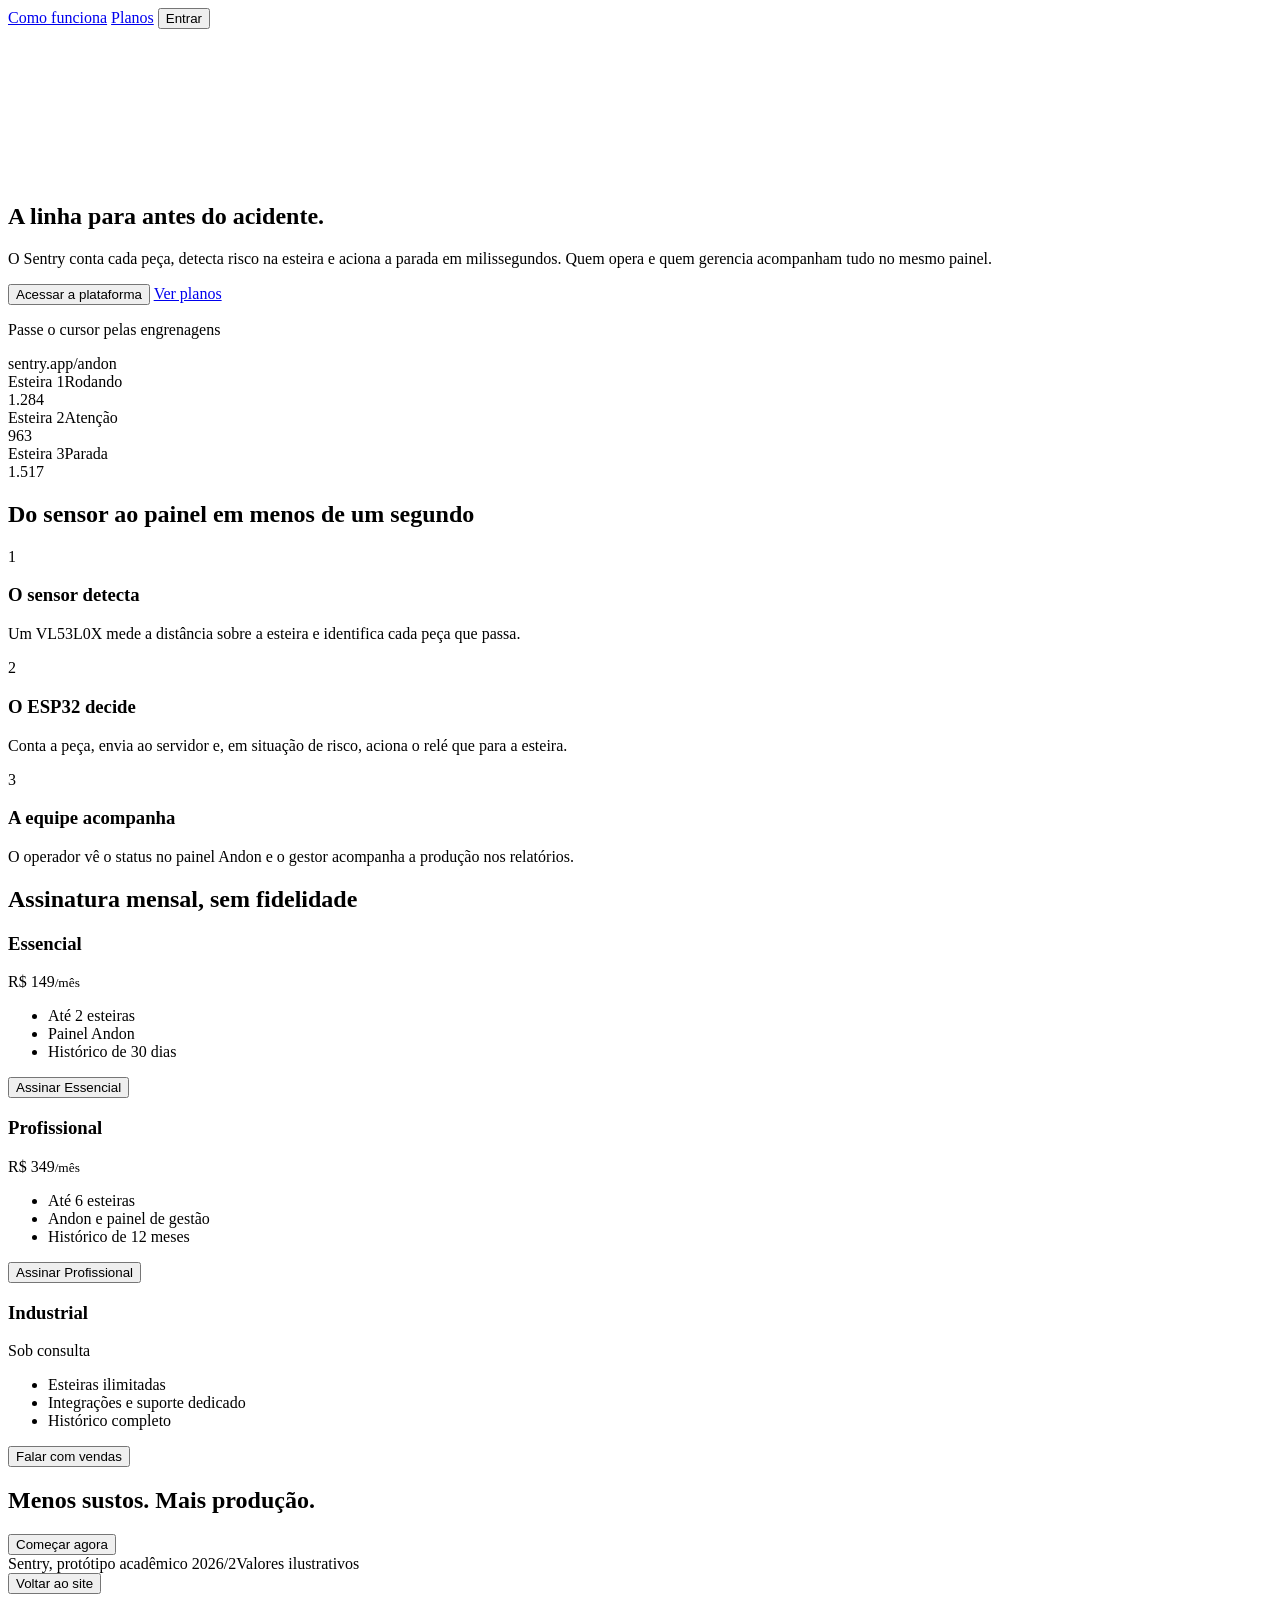
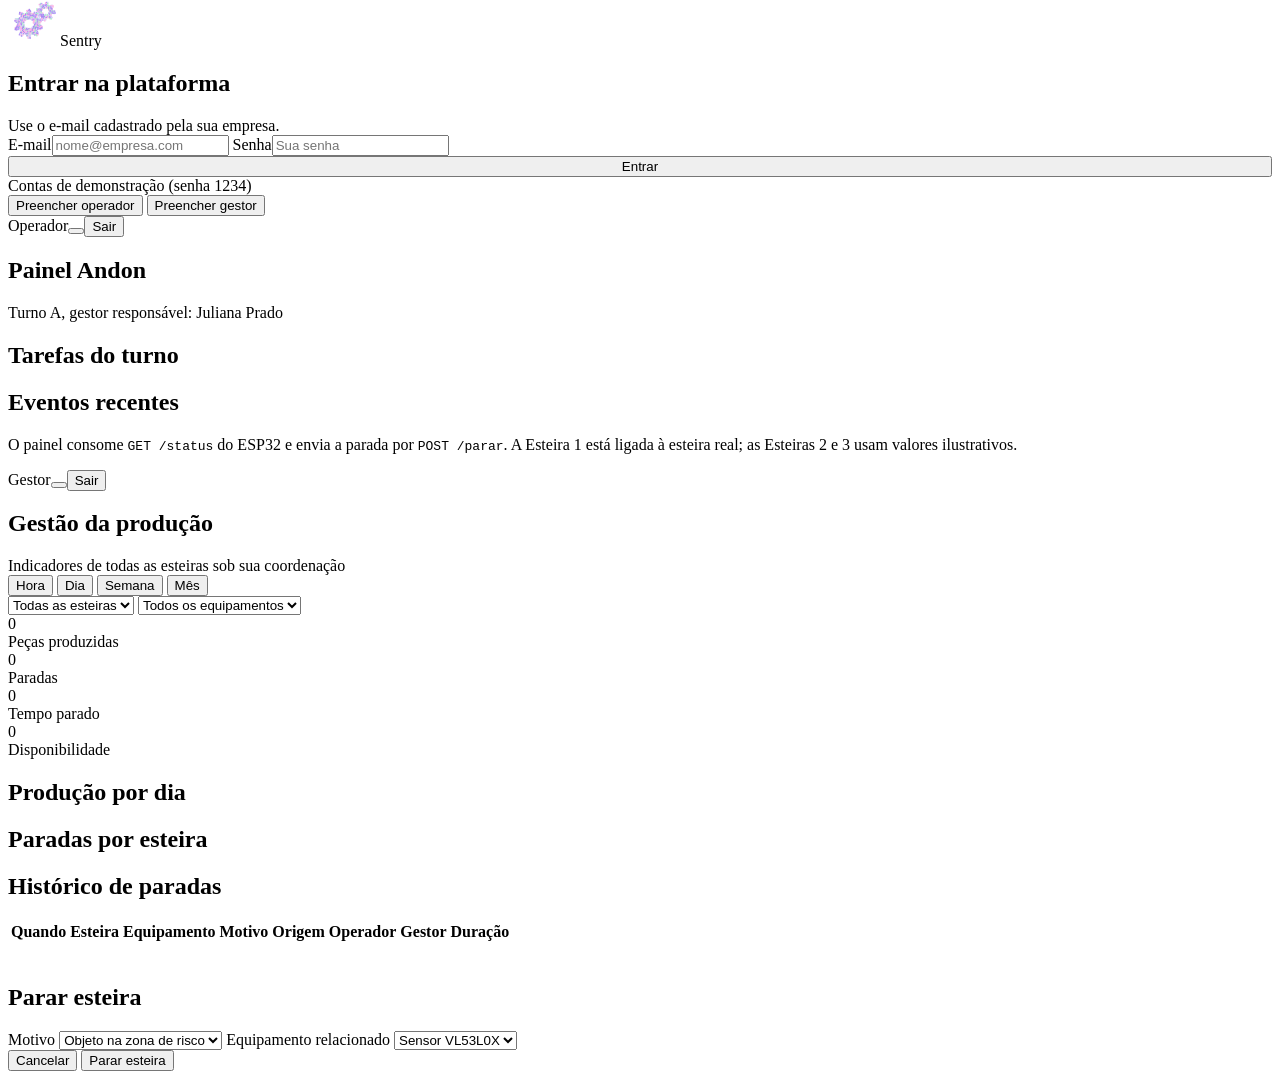
==== src/client/index.html @ 7ded31aa "Update index.html" ====
<!DOCTYPE html>
<html lang="pt-BR">
<head>
<meta charset="UTF-8">
<meta name="viewport" content="width=device-width, initial-scale=1, viewport-fit=cover">
<title>Sentry | Protótipo</title>
<link rel="preconnect" href="https://fonts.googleapis.com">
<link rel="preconnect" href="https://fonts.gstatic.com" crossorigin>
<link href="https://fonts.googleapis.com/css2?family=Geist:wght@300;400;500;600;700&display=swap" rel="stylesheet">
<link rel="stylesheet" href="style.css">
</head>
<body>

<section id="vendas" class="view active">
  <header class="site-head"><div class="wrap">
    <nav>
      <a href="#como" class="hide-m">Como funciona</a>
      <a href="#planos" class="hide-m">Planos</a>
      <button class="btn btn-gold btn-sm" data-go="login">Entrar</button>
    </nav>
  </div></header>

  <div class="hero" id="hero">
    <canvas id="field" aria-hidden="true"></canvas>
    <div class="wrap hero-inner">
      <h1>A linha para antes do acidente.</h1>
      <p class="lede">O Sentry conta cada peça, detecta risco na esteira e aciona a parada em milissegundos. Quem opera e quem gerencia acompanham tudo no mesmo painel.</p>
      <div class="ctas">
        <button class="btn btn-gold" data-go="login">Acessar a plataforma</button>
        <a class="btn btn-line" href="#planos">Ver planos</a>
      </div>
    </div>
    <p class="hint">Passe o cursor pelas engrenagens</p>
  </div>

  <section class="preview wrap" aria-label="Prévia do painel Andon">
    <div class="frame" id="frame">
      <div class="frame-bar"><i></i><i></i><i></i><span>sentry.app/andon</span></div>
      <div class="mini">
        <div class="mini-card"><div class="mc-top"><span>Esteira 1</span><span class="pill">Rodando</span></div><div class="mc-num">1.284</div><div class="spark"><i style="height:65%"></i><i style="height:51%"></i><i style="height:82%"></i><i style="height:95%"></i><i style="height:43%"></i><i style="height:36%"></i><i style="height:95%"></i><i style="height:68%"></i><i style="height:64%"></i><i style="height:59%"></i><i style="height:95%"></i><i style="height:95%"></i><i style="height:85%"></i><i style="height:54%"></i></div></div>
        <div class="mini-card warn"><div class="mc-top"><span>Esteira 2</span><span class="pill">Atenção</span></div><div class="mc-num">963</div><div class="spark"><i style="height:64%"></i><i style="height:54%"></i><i style="height:84%"></i><i style="height:36%"></i><i style="height:43%"></i><i style="height:55%"></i><i style="height:40%"></i><i style="height:73%"></i><i style="height:38%"></i><i style="height:69%"></i><i style="height:95%"></i><i style="height:84%"></i><i style="height:89%"></i><i style="height:85%"></i></div></div>
        <div class="mini-card stop"><div class="mc-top"><span>Esteira 3</span><span class="pill">Parada</span></div><div class="mc-num">1.517</div><div class="spark"><i style="height:91%"></i><i style="height:52%"></i><i style="height:81%"></i><i style="height:47%"></i><i style="height:39%"></i><i style="height:52%"></i><i style="height:98%"></i><i style="height:62%"></i><i style="height:68%"></i><i style="height:90%"></i><i style="height:73%"></i><i style="height:88%"></i><i style="height:99%"></i><i style="height:84%"></i></div></div>
      </div>
    </div>
  </section>

  <div class="wrap">
    <section class="section" id="como">
      <h2>Do sensor ao painel em menos de um segundo</h2>
      <div class="steps">
        <div class="step"><div class="n">1</div><h3>O sensor detecta</h3><p>Um VL53L0X mede a distância sobre a esteira e identifica cada peça que passa.</p></div>
        <div class="step"><div class="n">2</div><h3>O ESP32 decide</h3><p>Conta a peça, envia ao servidor e, em situação de risco, aciona o relé que para a esteira.</p></div>
        <div class="step"><div class="n">3</div><h3>A equipe acompanha</h3><p>O operador vê o status no painel Andon e o gestor acompanha a produção nos relatórios.</p></div>
      </div>
    </section>

    <section class="section" id="planos">
      <h2>Assinatura mensal, sem fidelidade</h2>
      <div class="plans">
        <div class="plan"><h3>Essencial</h3><div class="price">R$ 149<small>/mês</small></div>
          <ul><li>Até 2 esteiras</li><li>Painel Andon</li><li>Histórico de 30 dias</li></ul>
          <button class="btn btn-line" data-plan="Essencial">Assinar Essencial</button></div>
        <div class="plan featured"><h3>Profissional</h3><div class="price">R$ 349<small>/mês</small></div>
          <ul><li>Até 6 esteiras</li><li>Andon e painel de gestão</li><li>Histórico de 12 meses</li></ul>
          <button class="btn btn-gold" data-plan="Profissional">Assinar Profissional</button></div>
        <div class="plan"><h3>Industrial</h3><div class="price">Sob consulta</div>
          <ul><li>Esteiras ilimitadas</li><li>Integrações e suporte dedicado</li><li>Histórico completo</li></ul>
          <button class="btn btn-line" data-plan="Industrial">Falar com vendas</button></div>
      </div>
    </section>

    <section class="closing">
      <h2>Menos sustos. Mais produção.</h2>
      <button class="btn btn-gold" data-go="login">Começar agora</button>
    </section>

    <footer class="site-foot"><span>Sentry, protótipo acadêmico 2026/2</span><span>Valores ilustrativos</span></footer>
  </div>
</section>

<section id="login" class="view">
  <div class="login-shell">
    <div class="blob b1"></div><div class="blob b2"></div>
    <div class="login-form">
      <form id="loginForm" novalidate>
        <button type="button" class="back" data-go="vendas">Voltar ao site</button>
        <div class="logo"><svg width="52" height="52" viewBox="0 0 40 40" aria-hidden="true"><g class="g g1"><rect x="5.22" y="18.59" width="1.02" height="1.02" fill="#D8D4F8"/><rect x="5.06" y="19.65" width="1.01" height="1.01" fill="#FFB5E4"/><rect x="4.89" y="20.07" width="1.20" height="1.20" fill="#A98AF0"/><rect x="5.11" y="25.33" width="1.16" height="1.16" fill="#FFB5E4"/><rect x="5.32" y="25.97" width="0.93" height="0.93" fill="#A98AF0"/><rect x="5.06" y="26.60" width="1.22" height="1.22" fill="#A98AF0"/><rect x="5.93" y="18.68" width="0.91" height="0.91" fill="#A8F0C9"/><rect x="5.90" y="19.63" width="1.07" height="1.07" fill="#BBA3FA"/><rect x="5.79" y="20.18" width="1.00" height="1.00" fill="#BBA3FA"/><rect x="5.89" y="21.17" width="1.08" height="1.08" fill="#A98AF0"/><rect x="6.03" y="24.47" width="1.16" height="1.16" fill="#BBA3FA"/><rect x="5.94" y="25.38" width="1.01" height="1.01" fill="#A98AF0"/><rect x="5.95" y="26.16" width="1.00" height="1.00" fill="#A98AF0"/><rect x="5.88" y="26.89" width="1.19" height="1.19" fill="#A98AF0"/><rect x="6.76" y="18.52" width="1.21" height="1.21" fill="#D8D4F8"/><rect x="6.59" y="19.33" width="1.28" height="1.28" fill="#D8D4F8"/><rect x="6.71" y="20.56" width="0.86" height="0.86" fill="#FFB5E4"/><rect x="6.94" y="21.29" width="0.92" height="0.92" fill="#A8F0C9"/><rect x="6.86" y="22.61" width="1.10" height="1.10" fill="#A98AF0"/><rect x="6.52" y="23.69" width="1.14" height="1.14" fill="#FFB5E4"/><rect x="6.70" y="24.15" width="1.29" height="1.29" fill="#A98AF0"/><rect x="6.89" y="25.16" width="0.96" height="0.96" fill="#BBA3FA"/><rect x="6.76" y="26.15" width="1.00" height="1.00" fill="#FFB5E4"/><rect x="6.60" y="26.62" width="1.26" height="1.26" fill="#BBA3FA"/><rect x="7.44" y="18.56" width="1.08" height="1.08" fill="#A8F0C9"/><rect x="7.49" y="19.57" width="1.16" height="1.16" fill="#BBA3FA"/><rect x="7.76" y="20.49" width="0.94" height="0.94" fill="#FFB5E4"/><rect x="7.43" y="20.98" width="1.05" height="1.05" fill="#A98AF0"/><rect x="7.67" y="21.96" width="0.95" height="0.95" fill="#BBA3FA"/><rect x="7.72" y="22.96" width="0.92" height="0.92" fill="#D8D4F8"/><rect x="7.65" y="23.57" width="0.96" height="0.96" fill="#A98AF0"/><rect x="7.60" y="24.18" width="1.28" height="1.28" fill="#FFB5E4"/><rect x="7.64" y="25.05" width="1.15" height="1.15" fill="#A98AF0"/><rect x="7.42" y="26.00" width="1.08" height="1.08" fill="#BBA3FA"/><rect x="7.61" y="26.88" width="0.89" height="0.89" fill="#BBA3FA"/><rect x="8.46" y="13.70" width="1.17" height="1.17" fill="#A98AF0"/><rect x="8.36" y="14.72" width="0.93" height="0.93" fill="#A98AF0"/><rect x="8.37" y="15.29" width="0.89" height="0.89" fill="#BBA3FA"/><rect x="8.33" y="17.75" width="1.10" height="1.10" fill="#BBA3FA"/><rect x="8.36" y="18.44" width="1.17" height="1.17" fill="#A98AF0"/><rect x="8.60" y="19.45" width="0.93" height="0.93" fill="#BBA3FA"/><rect x="8.47" y="20.36" width="0.94" height="0.94" fill="#FFB5E4"/><rect x="8.40" y="21.02" width="1.01" height="1.01" fill="#A98AF0"/><rect x="8.64" y="21.87" width="0.86" height="0.86" fill="#FFB5E4"/><rect x="8.39" y="22.64" width="1.06" height="1.06" fill="#FFB5E4"/><rect x="8.24" y="23.69" width="1.04" height="1.04" fill="#FFB5E4"/><rect x="8.27" y="24.41" width="1.29" height="1.29" fill="#BBA3FA"/><rect x="8.46" y="25.41" width="1.00" height="1.00" fill="#A8F0C9"/><rect x="8.58" y="26.18" width="0.91" height="0.91" fill="#BBA3FA"/><rect x="8.64" y="27.07" width="0.86" height="0.86" fill="#D8D4F8"/><rect x="8.48" y="30.10" width="0.96" height="0.96" fill="#BBA3FA"/><rect x="8.26" y="30.88" width="0.97" height="0.97" fill="#A98AF0"/><rect x="9.19" y="13.84" width="0.85" height="0.85" fill="#BBA3FA"/><rect x="9.27" y="14.40" width="1.11" height="1.11" fill="#FFB5E4"/><rect x="9.08" y="15.35" width="0.95" height="0.95" fill="#FFB5E4"/><rect x="9.42" y="16.38" width="0.92" height="0.92" fill="#D8D4F8"/><rect x="9.22" y="16.98" width="1.19" height="1.19" fill="#D8D4F8"/><rect x="9.30" y="17.65" width="1.18" height="1.18" fill="#D8D4F8"/><rect x="9.01" y="18.71" width="1.17" height="1.17" fill="#FFB5E4"/><rect x="9.16" y="19.47" width="1.22" height="1.22" fill="#A98AF0"/><rect x="9.31" y="20.36" width="1.11" height="1.11" fill="#A8F0C9"/><rect x="9.27" y="21.20" width="1.11" height="1.11" fill="#D8D4F8"/><rect x="9.31" y="22.05" width="0.95" height="0.95" fill="#A98AF0"/><rect x="8.92" y="22.69" width="1.28" height="1.28" fill="#FFB5E4"/><rect x="9.27" y="23.55" width="1.13" height="1.13" fill="#D8D4F8"/><rect x="9.25" y="24.35" width="0.97" height="0.97" fill="#FFB5E4"/><rect x="9.29" y="25.29" width="1.08" height="1.08" fill="#FFB5E4"/><rect x="8.98" y="25.98" width="1.19" height="1.19" fill="#FFB5E4"/><rect x="9.15" y="26.75" width="0.97" height="0.97" fill="#D8D4F8"/><rect x="9.24" y="27.53" width="1.14" height="1.14" fill="#FFB5E4"/><rect x="9.19" y="28.45" width="1.07" height="1.07" fill="#D8D4F8"/><rect x="9.08" y="29.11" width="1.13" height="1.13" fill="#A98AF0"/><rect x="9.09" y="30.05" width="0.96" height="0.96" fill="#D8D4F8"/><rect x="9.33" y="31.07" width="0.91" height="0.91" fill="#FFB5E4"/><rect x="10.28" y="13.98" width="0.86" height="0.86" fill="#FFB5E4"/><rect x="9.74" y="14.43" width="1.30" height="1.30" fill="#BBA3FA"/><rect x="9.87" y="15.41" width="1.27" height="1.27" fill="#A98AF0"/><rect x="10.03" y="16.05" width="1.09" height="1.09" fill="#BBA3FA"/><rect x="9.87" y="17.11" width="1.08" height="1.08" fill="#A98AF0"/><rect x="9.98" y="17.64" width="1.25" height="1.25" fill="#FFB5E4"/><rect x="9.86" y="18.42" width="1.28" height="1.28" fill="#D8D4F8"/><rect x="10.07" y="19.47" width="0.91" height="0.91" fill="#BBA3FA"/><rect x="10.00" y="20.19" width="1.00" height="1.00" fill="#BBA3FA"/><rect x="10.18" y="21.31" width="0.90" height="0.90" fill="#A98AF0"/><rect x="10.12" y="22.11" width="0.98" height="0.98" fill="#BBA3FA"/><rect x="9.77" y="22.62" width="1.24" height="1.24" fill="#A98AF0"/><rect x="10.00" y="23.59" width="0.97" height="0.97" fill="#A98AF0"/><rect x="9.89" y="24.19" width="1.15" height="1.15" fill="#D8D4F8"/><rect x="10.21" y="25.17" width="0.97" height="0.97" fill="#FFB5E4"/><rect x="9.87" y="26.05" width="1.20" height="1.20" fill="#FFB5E4"/><rect x="10.11" y="26.92" width="1.13" height="1.13" fill="#FFB5E4"/><rect x="10.12" y="27.84" width="0.87" height="0.87" fill="#D8D4F8"/><rect x="10.05" y="28.60" width="0.91" height="0.91" fill="#A8F0C9"/><rect x="9.83" y="29.05" width="1.27" height="1.27" fill="#A98AF0"/><rect x="9.94" y="30.14" width="0.98" height="0.98" fill="#BBA3FA"/><rect x="10.14" y="31.16" width="0.97" height="0.97" fill="#D8D4F8"/><rect x="9.87" y="31.72" width="1.15" height="1.15" fill="#A98AF0"/><rect x="10.83" y="14.46" width="0.96" height="0.96" fill="#BBA3FA"/><rect x="11.04" y="15.37" width="0.86" height="0.86" fill="#A8F0C9"/><rect x="10.79" y="16.15" width="1.09" height="1.09" fill="#FFB5E4"/><rect x="10.74" y="17.09" width="1.07" height="1.07" fill="#FFB5E4"/><rect x="10.99" y="17.69" width="1.08" height="1.08" fill="#D8D4F8"/><rect x="11.02" y="18.86" width="0.89" height="0.89" fill="#A98AF0"/><rect x="10.80" y="19.53" width="1.04" height="1.04" fill="#BBA3FA"/><rect x="11.05" y="20.52" width="0.86" height="0.86" fill="#A98AF0"/><rect x="10.73" y="21.13" width="1.21" height="1.21" fill="#FFB5E4"/><rect x="10.72" y="21.68" width="1.27" height="1.27" fill="#A8F0C9"/><rect x="10.84" y="22.74" width="1.05" height="1.05" fill="#A8F0C9"/><rect x="10.68" y="23.44" width="1.09" height="1.09" fill="#D8D4F8"/><rect x="10.64" y="24.45" width="1.17" height="1.17" fill="#A8F0C9"/><rect x="10.90" y="25.18" width="1.10" height="1.10" fill="#A98AF0"/><rect x="10.63" y="25.88" width="1.11" height="1.11" fill="#A98AF0"/><rect x="10.96" y="26.86" width="0.91" height="0.91" fill="#BBA3FA"/><rect x="10.77" y="27.58" width="1.19" height="1.19" fill="#A98AF0"/><rect x="10.65" y="28.47" width="1.11" height="1.11" fill="#FFB5E4"/><rect x="10.85" y="29.52" width="0.85" height="0.85" fill="#FFB5E4"/><rect x="10.65" y="30.01" width="1.28" height="1.28" fill="#D8D4F8"/><rect x="10.94" y="30.85" width="1.09" height="1.09" fill="#FFB5E4"/><rect x="11.68" y="14.67" width="0.94" height="0.94" fill="#A8F0C9"/><rect x="11.67" y="15.58" width="0.88" height="0.88" fill="#FFB5E4"/><rect x="11.73" y="16.04" width="1.22" height="1.22" fill="#A98AF0"/><rect x="11.54" y="16.83" width="1.25" height="1.25" fill="#A98AF0"/><rect x="11.87" y="17.89" width="0.93" height="0.93" fill="#A98AF0"/><rect x="11.74" y="18.89" width="0.88" height="0.88" fill="#FFB5E4"/><rect x="11.58" y="19.49" width="0.95" height="0.95" fill="#FFB5E4"/><rect x="11.62" y="20.22" width="0.88" height="0.88" fill="#FFB5E4"/><rect x="11.67" y="21.22" width="0.99" height="0.99" fill="#A98AF0"/><rect x="11.48" y="22.53" width="1.27" height="1.27" fill="#D8D4F8"/><rect x="11.58" y="23.45" width="1.18" height="1.18" fill="#A8F0C9"/><rect x="11.67" y="24.40" width="0.93" height="0.93" fill="#A98AF0"/><rect x="11.51" y="25.07" width="1.04" height="1.04" fill="#A98AF0"/><rect x="11.69" y="26.14" width="1.02" height="1.02" fill="#A8F0C9"/><rect x="11.77" y="26.97" width="1.04" height="1.04" fill="#A98AF0"/><rect x="11.70" y="27.55" width="1.09" height="1.09" fill="#FFB5E4"/><rect x="11.45" y="28.35" width="1.25" height="1.25" fill="#A98AF0"/><rect x="11.66" y="29.19" width="1.13" height="1.13" fill="#FFB5E4"/><rect x="11.58" y="30.06" width="0.88" height="0.88" fill="#A98AF0"/><rect x="12.35" y="15.42" width="1.28" height="1.28" fill="#FFB5E4"/><rect x="12.49" y="16.26" width="1.22" height="1.22" fill="#A98AF0"/><rect x="12.54" y="16.82" width="1.21" height="1.21" fill="#D8D4F8"/><rect x="12.47" y="17.97" width="0.92" height="0.92" fill="#A98AF0"/><rect x="12.43" y="18.61" width="1.01" height="1.01" fill="#A8F0C9"/><rect x="12.52" y="19.49" width="1.03" height="1.03" fill="#A98AF0"/><rect x="12.48" y="20.24" width="0.87" height="0.87" fill="#FFB5E4"/><rect x="12.36" y="25.08" width="1.06" height="1.06" fill="#D8D4F8"/><rect x="12.31" y="25.97" width="1.20" height="1.20" fill="#A8F0C9"/><rect x="12.38" y="27.01" width="0.98" height="0.98" fill="#FFB5E4"/><rect x="12.44" y="27.63" width="0.97" height="0.97" fill="#FFB5E4"/><rect x="12.45" y="28.47" width="0.92" height="0.92" fill="#FFB5E4"/><rect x="12.41" y="29.21" width="0.96" height="0.96" fill="#A98AF0"/><rect x="12.40" y="29.96" width="1.21" height="1.21" fill="#D8D4F8"/><rect x="13.28" y="14.60" width="1.15" height="1.15" fill="#A98AF0"/><rect x="13.12" y="15.37" width="1.13" height="1.13" fill="#A98AF0"/><rect x="13.22" y="16.23" width="0.87" height="0.87" fill="#BBA3FA"/><rect x="13.03" y="16.99" width="1.26" height="1.26" fill="#A8F0C9"/><rect x="13.07" y="17.72" width="1.16" height="1.16" fill="#A98AF0"/><rect x="13.43" y="18.60" width="0.86" height="0.86" fill="#FFB5E4"/><rect x="13.39" y="19.40" width="0.90" height="0.90" fill="#FFB5E4"/><rect x="13.34" y="26.10" width="1.14" height="1.14" fill="#FFB5E4"/><rect x="13.47" y="26.85" width="0.85" height="0.85" fill="#A98AF0"/><rect x="13.28" y="27.80" width="1.03" height="1.03" fill="#BBA3FA"/><rect x="13.38" y="28.47" width="0.86" height="0.86" fill="#FFB5E4"/><rect x="13.18" y="29.43" width="1.03" height="1.03" fill="#FFB5E4"/><rect x="13.32" y="30.08" width="1.08" height="1.08" fill="#A98AF0"/><rect x="13.98" y="12.27" width="0.99" height="0.99" fill="#FFB5E4"/><rect x="14.16" y="12.77" width="1.26" height="1.26" fill="#FFB5E4"/><rect x="14.14" y="13.83" width="1.14" height="1.14" fill="#A8F0C9"/><rect x="13.93" y="14.43" width="1.23" height="1.23" fill="#A8F0C9"/><rect x="14.20" y="15.49" width="0.87" height="0.87" fill="#FFB5E4"/><rect x="14.06" y="16.21" width="0.92" height="0.92" fill="#D8D4F8"/><rect x="14.13" y="16.81" width="1.25" height="1.25" fill="#A8F0C9"/><rect x="14.12" y="17.58" width="1.23" height="1.23" fill="#A98AF0"/><rect x="13.99" y="18.55" width="1.23" height="1.23" fill="#A8F0C9"/><rect x="13.98" y="25.91" width="1.04" height="1.04" fill="#A98AF0"/><rect x="14.17" y="26.81" width="1.15" height="1.15" fill="#A98AF0"/><rect x="14.10" y="27.46" width="1.18" height="1.18" fill="#A8F0C9"/><rect x="14.12" y="28.28" width="1.19" height="1.19" fill="#FFB5E4"/><rect x="14.26" y="29.51" width="0.86" height="0.86" fill="#A98AF0"/><rect x="14.21" y="30.13" width="1.22" height="1.22" fill="#A98AF0"/><rect x="14.02" y="31.13" width="0.98" height="0.98" fill="#A8F0C9"/><rect x="14.18" y="31.58" width="1.20" height="1.20" fill="#A98AF0"/><rect x="15.03" y="11.96" width="1.08" height="1.08" fill="#FFB5E4"/><rect x="14.82" y="12.82" width="1.08" height="1.08" fill="#BBA3FA"/><rect x="14.90" y="13.64" width="1.03" height="1.03" fill="#D8D4F8"/><rect x="14.99" y="14.52" width="1.25" height="1.25" fill="#A98AF0"/><rect x="14.96" y="15.22" width="1.20" height="1.20" fill="#A98AF0"/><rect x="14.89" y="16.05" width="1.24" height="1.24" fill="#FFB5E4"/><rect x="14.84" y="16.98" width="1.25" height="1.25" fill="#BBA3FA"/><rect x="15.12" y="17.89" width="1.03" height="1.03" fill="#A8F0C9"/><rect x="14.91" y="18.63" width="1.02" height="1.02" fill="#A98AF0"/><rect x="15.01" y="27.06" width="0.91" height="0.91" fill="#A98AF0"/><rect x="15.06" y="27.60" width="0.87" height="0.87" fill="#FFB5E4"/><rect x="14.90" y="28.38" width="1.01" height="1.01" fill="#A98AF0"/><rect x="14.97" y="29.32" width="0.91" height="0.91" fill="#BBA3FA"/><rect x="15.05" y="30.20" width="0.91" height="0.91" fill="#A8F0C9"/><rect x="14.92" y="30.91" width="0.89" height="0.89" fill="#D8D4F8"/><rect x="14.85" y="31.87" width="0.97" height="0.97" fill="#A8F0C9"/><rect x="14.81" y="32.38" width="1.14" height="1.14" fill="#FFB5E4"/><rect x="15.04" y="33.42" width="1.11" height="1.11" fill="#FFB5E4"/><rect x="15.95" y="11.40" width="0.96" height="0.96" fill="#A98AF0"/><rect x="15.60" y="12.11" width="1.03" height="1.03" fill="#A98AF0"/><rect x="15.71" y="13.14" width="0.90" height="0.90" fill="#FFB5E4"/><rect x="15.84" y="13.96" width="0.91" height="0.91" fill="#A98AF0"/><rect x="15.72" y="14.56" width="1.14" height="1.14" fill="#FFB5E4"/><rect x="15.90" y="15.29" width="0.99" height="0.99" fill="#BBA3FA"/><rect x="15.74" y="16.30" width="1.18" height="1.18" fill="#FFB5E4"/><rect x="15.74" y="16.75" width="1.23" height="1.23" fill="#D8D4F8"/><rect x="15.85" y="17.64" width="1.14" height="1.14" fill="#A98AF0"/><rect x="15.71" y="18.56" width="0.95" height="0.95" fill="#A98AF0"/><rect x="15.55" y="26.09" width="1.23" height="1.23" fill="#A98AF0"/><rect x="15.94" y="26.97" width="1.00" height="1.00" fill="#FFB5E4"/><rect x="15.59" y="27.48" width="1.26" height="1.26" fill="#D8D4F8"/><rect x="15.81" y="28.57" width="1.23" height="1.23" fill="#FFB5E4"/><rect x="15.69" y="29.38" width="1.16" height="1.16" fill="#A8F0C9"/><rect x="15.64" y="30.34" width="0.96" height="0.96" fill="#BBA3FA"/><rect x="15.82" y="30.89" width="1.11" height="1.11" fill="#FFB5E4"/><rect x="15.99" y="31.74" width="0.86" height="0.86" fill="#A98AF0"/><rect x="15.68" y="32.36" width="1.29" height="1.29" fill="#D8D4F8"/><rect x="15.53" y="33.20" width="1.16" height="1.16" fill="#D8D4F8"/><rect x="16.34" y="12.15" width="1.19" height="1.19" fill="#A98AF0"/><rect x="16.59" y="12.93" width="1.25" height="1.25" fill="#A98AF0"/><rect x="16.65" y="13.76" width="1.17" height="1.17" fill="#FFB5E4"/><rect x="16.51" y="14.53" width="0.90" height="0.90" fill="#A98AF0"/><rect x="16.66" y="15.45" width="1.19" height="1.19" fill="#A98AF0"/><rect x="16.72" y="16.28" width="0.98" height="0.98" fill="#A98AF0"/><rect x="16.40" y="17.07" width="1.14" height="1.14" fill="#BBA3FA"/><rect x="16.61" y="17.90" width="0.86" height="0.86" fill="#BBA3FA"/><rect x="16.65" y="18.43" width="1.19" height="1.19" fill="#BBA3FA"/><rect x="16.59" y="26.08" width="0.98" height="0.98" fill="#A8F0C9"/><rect x="16.73" y="26.67" width="1.07" height="1.07" fill="#FFB5E4"/><rect x="16.53" y="27.67" width="1.29" height="1.29" fill="#FFB5E4"/><rect x="16.56" y="28.65" width="0.97" height="0.97" fill="#A98AF0"/><rect x="16.44" y="29.16" width="1.16" height="1.16" fill="#FFB5E4"/><rect x="16.39" y="30.22" width="1.20" height="1.20" fill="#FFB5E4"/><rect x="16.60" y="30.95" width="1.20" height="1.20" fill="#D8D4F8"/><rect x="16.41" y="31.52" width="1.27" height="1.27" fill="#D8D4F8"/><rect x="16.52" y="32.83" width="0.86" height="0.86" fill="#A98AF0"/><rect x="16.48" y="33.37" width="1.10" height="1.10" fill="#A98AF0"/><rect x="17.41" y="14.56" width="0.92" height="0.92" fill="#A8F0C9"/><rect x="17.40" y="15.42" width="1.00" height="1.00" fill="#FFB5E4"/><rect x="17.34" y="16.26" width="1.11" height="1.11" fill="#A98AF0"/><rect x="17.28" y="17.01" width="1.16" height="1.16" fill="#FFB5E4"/><rect x="17.23" y="17.71" width="1.17" height="1.17" fill="#A8F0C9"/><rect x="17.32" y="18.61" width="1.29" height="1.29" fill="#D8D4F8"/><rect x="17.50" y="25.95" width="0.94" height="0.94" fill="#FFB5E4"/><rect x="17.29" y="26.59" width="1.23" height="1.23" fill="#FFB5E4"/><rect x="17.42" y="27.63" width="1.13" height="1.13" fill="#FFB5E4"/><rect x="17.16" y="28.34" width="1.18" height="1.18" fill="#A98AF0"/><rect x="17.48" y="29.46" width="1.04" height="1.04" fill="#FFB5E4"/><rect x="17.34" y="30.10" width="1.23" height="1.23" fill="#D8D4F8"/><rect x="18.15" y="14.50" width="1.13" height="1.13" fill="#FFB5E4"/><rect x="18.12" y="15.33" width="1.24" height="1.24" fill="#D8D4F8"/><rect x="18.07" y="15.94" width="1.22" height="1.22" fill="#A98AF0"/><rect x="18.12" y="17.09" width="0.92" height="0.92" fill="#A8F0C9"/><rect x="18.39" y="17.75" width="1.01" height="1.01" fill="#A8F0C9"/><rect x="18.18" y="18.61" width="1.17" height="1.17" fill="#FFB5E4"/><rect x="18.06" y="19.59" width="1.02" height="1.02" fill="#BBA3FA"/><rect x="18.05" y="25.19" width="1.04" height="1.04" fill="#D8D4F8"/><rect x="18.35" y="26.14" width="0.90" height="0.90" fill="#BBA3FA"/><rect x="18.28" y="26.99" width="1.09" height="1.09" fill="#A98AF0"/><rect x="18.38" y="27.83" width="1.06" height="1.06" fill="#A98AF0"/><rect x="18.00" y="28.51" width="1.21" height="1.21" fill="#D8D4F8"/><rect x="18.05" y="29.30" width="1.17" height="1.17" fill="#A8F0C9"/><rect x="18.33" y="30.04" width="1.14" height="1.14" fill="#A8F0C9"/><rect x="19.01" y="14.64" width="0.99" height="0.99" fill="#FFB5E4"/><rect x="18.96" y="15.37" width="1.15" height="1.15" fill="#BBA3FA"/><rect x="18.93" y="16.14" width="1.02" height="1.02" fill="#A98AF0"/><rect x="19.07" y="17.08" width="1.20" height="1.20" fill="#A98AF0"/><rect x="19.01" y="17.75" width="1.11" height="1.11" fill="#D8D4F8"/><rect x="18.82" y="18.77" width="1.15" height="1.15" fill="#BBA3FA"/><rect x="18.98" y="19.41" width="1.23" height="1.23" fill="#A98AF0"/><rect x="19.20" y="20.31" width="0.92" height="0.92" fill="#FFB5E4"/><rect x="19.04" y="20.90" width="1.25" height="1.25" fill="#FFB5E4"/><rect x="19.10" y="21.69" width="1.26" height="1.26" fill="#FFB5E4"/><rect x="19.05" y="24.48" width="1.05" height="1.05" fill="#A98AF0"/><rect x="19.10" y="25.18" width="0.96" height="0.96" fill="#A98AF0"/><rect x="19.02" y="26.05" width="1.07" height="1.07" fill="#A98AF0"/><rect x="19.17" y="26.83" width="0.92" height="0.92" fill="#FFB5E4"/><rect x="19.07" y="27.41" width="1.23" height="1.23" fill="#FFB5E4"/><rect x="19.14" y="28.53" width="0.98" height="0.98" fill="#FFB5E4"/><rect x="18.88" y="29.17" width="1.28" height="1.28" fill="#A98AF0"/><rect x="18.88" y="30.04" width="1.14" height="1.14" fill="#A98AF0"/><rect x="19.77" y="13.67" width="1.20" height="1.20" fill="#A98AF0"/><rect x="19.82" y="14.54" width="0.96" height="0.96" fill="#A98AF0"/><rect x="19.88" y="15.22" width="1.22" height="1.22" fill="#FFB5E4"/><rect x="19.70" y="16.27" width="1.24" height="1.24" fill="#BBA3FA"/><rect x="19.94" y="16.99" width="1.21" height="1.21" fill="#BBA3FA"/><rect x="19.82" y="17.98" width="0.91" height="0.91" fill="#D8D4F8"/><rect x="19.72" y="18.84" width="1.03" height="1.03" fill="#FFB5E4"/><rect x="20.08" y="19.58" width="0.87" height="0.87" fill="#BBA3FA"/><rect x="19.63" y="20.05" width="1.22" height="1.22" fill="#FFB5E4"/><rect x="19.82" y="21.09" width="1.21" height="1.21" fill="#FFB5E4"/><rect x="19.85" y="21.93" width="1.13" height="1.13" fill="#D8D4F8"/><rect x="20.00" y="22.97" width="0.89" height="0.89" fill="#A98AF0"/><rect x="19.84" y="23.49" width="1.19" height="1.19" fill="#A98AF0"/><rect x="19.92" y="24.53" width="1.04" height="1.04" fill="#A98AF0"/><rect x="20.02" y="25.29" width="1.02" height="1.02" fill="#A8F0C9"/><rect x="19.67" y="25.91" width="1.17" height="1.17" fill="#A8F0C9"/><rect x="19.81" y="26.86" width="0.99" height="0.99" fill="#FFB5E4"/><rect x="19.77" y="27.60" width="1.26" height="1.26" fill="#FFB5E4"/><rect x="19.95" y="28.41" width="0.90" height="0.90" fill="#A8F0C9"/><rect x="19.84" y="29.39" width="1.03" height="1.03" fill="#A98AF0"/><rect x="19.65" y="30.06" width="1.12" height="1.12" fill="#D8D4F8"/><rect x="20.03" y="30.95" width="1.04" height="1.04" fill="#A98AF0"/><rect x="20.59" y="13.76" width="1.05" height="1.05" fill="#D8D4F8"/><rect x="20.49" y="14.32" width="1.20" height="1.20" fill="#D8D4F8"/><rect x="20.67" y="15.18" width="1.19" height="1.19" fill="#BBA3FA"/><rect x="20.72" y="16.26" width="1.06" height="1.06" fill="#BBA3FA"/><rect x="20.91" y="16.95" width="0.86" height="0.86" fill="#A98AF0"/><rect x="20.42" y="17.80" width="1.22" height="1.22" fill="#A98AF0"/><rect x="20.60" y="18.55" width="1.12" height="1.12" fill="#A8F0C9"/><rect x="20.82" y="19.54" width="0.99" height="0.99" fill="#FFB5E4"/><rect x="20.82" y="20.35" width="0.92" height="0.92" fill="#A8F0C9"/><rect x="20.60" y="21.34" width="0.92" height="0.92" fill="#A8F0C9"/><rect x="20.57" y="21.82" width="1.20" height="1.20" fill="#BBA3FA"/><rect x="20.81" y="22.81" width="0.98" height="0.98" fill="#A98AF0"/><rect x="20.64" y="23.55" width="1.21" height="1.21" fill="#FFB5E4"/><rect x="20.50" y="24.31" width="1.29" height="1.29" fill="#A8F0C9"/><rect x="20.52" y="25.30" width="1.11" height="1.11" fill="#A98AF0"/><rect x="20.60" y="26.06" width="1.12" height="1.12" fill="#A98AF0"/><rect x="20.88" y="26.88" width="0.85" height="0.85" fill="#BBA3FA"/><rect x="20.49" y="27.45" width="1.26" height="1.26" fill="#A8F0C9"/><rect x="20.72" y="28.25" width="1.22" height="1.22" fill="#A8F0C9"/><rect x="20.88" y="29.55" width="0.92" height="0.92" fill="#A8F0C9"/><rect x="20.70" y="30.08" width="1.20" height="1.20" fill="#FFB5E4"/><rect x="20.60" y="30.79" width="1.10" height="1.10" fill="#A8F0C9"/><rect x="21.53" y="13.77" width="1.01" height="1.01" fill="#A98AF0"/><rect x="21.30" y="14.48" width="1.25" height="1.25" fill="#A8F0C9"/><rect x="21.47" y="15.33" width="1.12" height="1.12" fill="#A98AF0"/><rect x="21.31" y="15.97" width="1.21" height="1.21" fill="#BBA3FA"/><rect x="21.46" y="17.05" width="1.03" height="1.03" fill="#FFB5E4"/><rect x="21.51" y="17.64" width="1.27" height="1.27" fill="#FFB5E4"/><rect x="21.41" y="18.47" width="1.13" height="1.13" fill="#A8F0C9"/><rect x="21.44" y="19.50" width="0.86" height="0.86" fill="#BBA3FA"/><rect x="21.59" y="20.22" width="0.87" height="0.87" fill="#A8F0C9"/><rect x="21.60" y="21.08" width="1.11" height="1.11" fill="#BBA3FA"/><rect x="21.72" y="21.94" width="0.89" height="0.89" fill="#FFB5E4"/><rect x="21.47" y="22.75" width="1.28" height="1.28" fill="#BBA3FA"/><rect x="21.49" y="23.39" width="1.30" height="1.30" fill="#FFB5E4"/><rect x="21.32" y="24.21" width="1.10" height="1.10" fill="#A8F0C9"/><rect x="21.48" y="25.12" width="1.23" height="1.23" fill="#A98AF0"/><rect x="21.51" y="25.98" width="1.26" height="1.26" fill="#D8D4F8"/><rect x="21.63" y="26.74" width="1.10" height="1.10" fill="#D8D4F8"/><rect x="21.34" y="27.81" width="1.08" height="1.08" fill="#A98AF0"/><rect x="21.36" y="28.26" width="1.28" height="1.28" fill="#D8D4F8"/><rect x="21.44" y="29.20" width="0.97" height="0.97" fill="#BBA3FA"/><rect x="21.43" y="30.25" width="0.86" height="0.86" fill="#A98AF0"/><rect x="21.34" y="30.89" width="1.18" height="1.18" fill="#A8F0C9"/><rect x="21.73" y="31.69" width="0.92" height="0.92" fill="#A8F0C9"/><rect x="22.19" y="13.63" width="1.21" height="1.21" fill="#D8D4F8"/><rect x="22.35" y="14.44" width="1.26" height="1.26" fill="#A8F0C9"/><rect x="22.20" y="15.58" width="0.95" height="0.95" fill="#FFB5E4"/><rect x="22.08" y="17.90" width="1.23" height="1.23" fill="#D8D4F8"/><rect x="22.19" y="18.85" width="1.00" height="1.00" fill="#A98AF0"/><rect x="22.38" y="19.59" width="0.91" height="0.91" fill="#A98AF0"/><rect x="22.40" y="20.18" width="1.05" height="1.05" fill="#A98AF0"/><rect x="22.30" y="21.00" width="1.04" height="1.04" fill="#A98AF0"/><rect x="22.11" y="21.77" width="1.23" height="1.23" fill="#BBA3FA"/><rect x="22.50" y="22.75" width="0.90" height="0.90" fill="#FFB5E4"/><rect x="22.34" y="23.32" width="1.29" height="1.29" fill="#A98AF0"/><rect x="22.25" y="24.39" width="1.27" height="1.27" fill="#FFB5E4"/><rect x="22.35" y="25.18" width="0.97" height="0.97" fill="#A98AF0"/><rect x="22.52" y="26.05" width="0.97" height="0.97" fill="#A98AF0"/><rect x="22.50" y="26.75" width="0.98" height="0.98" fill="#A98AF0"/><rect x="22.19" y="27.79" width="0.98" height="0.98" fill="#D8D4F8"/><rect x="22.17" y="28.63" width="1.00" height="1.00" fill="#A98AF0"/><rect x="22.18" y="29.30" width="1.27" height="1.27" fill="#BBA3FA"/><rect x="22.10" y="30.01" width="1.26" height="1.26" fill="#A98AF0"/><rect x="22.15" y="30.75" width="1.23" height="1.23" fill="#FFB5E4"/><rect x="22.96" y="18.79" width="1.06" height="1.06" fill="#A8F0C9"/><rect x="23.17" y="19.36" width="1.10" height="1.10" fill="#BBA3FA"/><rect x="22.94" y="20.34" width="1.11" height="1.11" fill="#A8F0C9"/><rect x="22.96" y="21.12" width="1.05" height="1.05" fill="#FFB5E4"/><rect x="23.03" y="21.93" width="0.96" height="0.96" fill="#A8F0C9"/><rect x="23.20" y="22.63" width="1.17" height="1.17" fill="#FFB5E4"/><rect x="23.20" y="23.75" width="0.98" height="0.98" fill="#A98AF0"/><rect x="23.28" y="24.38" width="1.08" height="1.08" fill="#FFB5E4"/><rect x="23.29" y="25.13" width="0.96" height="0.96" fill="#A98AF0"/><rect x="23.12" y="26.00" width="0.90" height="0.90" fill="#BBA3FA"/><rect x="23.82" y="18.53" width="1.23" height="1.23" fill="#D8D4F8"/><rect x="23.85" y="19.56" width="1.21" height="1.21" fill="#BBA3FA"/><rect x="24.15" y="20.50" width="0.87" height="0.87" fill="#FFB5E4"/><rect x="23.85" y="21.20" width="1.01" height="1.01" fill="#A8F0C9"/><rect x="23.95" y="22.00" width="1.01" height="1.01" fill="#FFB5E4"/><rect x="23.90" y="22.75" width="0.94" height="0.94" fill="#D8D4F8"/><rect x="23.67" y="23.33" width="1.29" height="1.29" fill="#A8F0C9"/><rect x="24.22" y="24.47" width="0.87" height="0.87" fill="#A98AF0"/><rect x="23.83" y="25.30" width="0.97" height="0.97" fill="#D8D4F8"/><rect x="23.92" y="26.00" width="1.21" height="1.21" fill="#A98AF0"/><rect x="23.98" y="26.75" width="1.08" height="1.08" fill="#FFB5E4"/><rect x="24.80" y="18.83" width="1.03" height="1.03" fill="#BBA3FA"/><rect x="24.68" y="19.66" width="1.00" height="1.00" fill="#BBA3FA"/><rect x="24.65" y="20.10" width="1.29" height="1.29" fill="#BBA3FA"/><rect x="24.60" y="20.92" width="1.10" height="1.10" fill="#FFB5E4"/><rect x="24.83" y="23.73" width="0.90" height="0.90" fill="#A98AF0"/><rect x="24.84" y="24.35" width="1.27" height="1.27" fill="#FFB5E4"/><rect x="24.67" y="25.11" width="1.15" height="1.15" fill="#FFB5E4"/><rect x="24.72" y="25.87" width="1.23" height="1.23" fill="#A98AF0"/><rect x="25.44" y="17.83" width="1.11" height="1.11" fill="#A98AF0"/><rect x="25.59" y="18.48" width="1.29" height="1.29" fill="#FFB5E4"/><rect x="25.77" y="19.69" width="0.94" height="0.94" fill="#FFB5E4"/><rect x="25.71" y="24.48" width="1.04" height="1.04" fill="#FFB5E4"/><rect x="25.57" y="25.27" width="1.01" height="1.01" fill="#A98AF0"/><rect x="25.73" y="26.12" width="0.89" height="0.89" fill="#BBA3FA"/><rect x="26.22" y="19.52" width="1.10" height="1.10" fill="#BBA3FA"/></g><g class="g g2"><rect x="21.74" y="10.89" width="1.10" height="1.10" fill="#A8F0C9"/><rect x="21.68" y="11.73" width="1.23" height="1.23" fill="#A8F0C9"/><rect x="21.86" y="12.66" width="0.95" height="0.95" fill="#FFB5E4"/><rect x="22.60" y="11.06" width="1.01" height="1.01" fill="#FFB5E4"/><rect x="22.74" y="11.67" width="1.17" height="1.17" fill="#A98AF0"/><rect x="22.56" y="12.46" width="1.17" height="1.17" fill="#BBA3FA"/><rect x="22.89" y="15.84" width="1.01" height="1.01" fill="#A8F0C9"/><rect x="22.78" y="16.71" width="1.04" height="1.04" fill="#D8D4F8"/><rect x="23.56" y="7.55" width="1.18" height="1.18" fill="#FFB5E4"/><rect x="23.40" y="10.94" width="1.16" height="1.16" fill="#BBA3FA"/><rect x="23.62" y="11.63" width="1.19" height="1.19" fill="#D8D4F8"/><rect x="23.37" y="12.40" width="1.23" height="1.23" fill="#FFB5E4"/><rect x="23.55" y="13.59" width="1.16" height="1.16" fill="#A98AF0"/><rect x="23.53" y="14.09" width="1.26" height="1.26" fill="#D8D4F8"/><rect x="23.61" y="15.02" width="1.18" height="1.18" fill="#D8D4F8"/><rect x="23.56" y="15.82" width="1.09" height="1.09" fill="#BBA3FA"/><rect x="23.58" y="16.62" width="1.27" height="1.27" fill="#D8D4F8"/><rect x="23.45" y="17.55" width="1.23" height="1.23" fill="#D8D4F8"/><rect x="24.44" y="6.81" width="1.10" height="1.10" fill="#A8F0C9"/><rect x="24.45" y="7.79" width="0.96" height="0.96" fill="#A98AF0"/><rect x="24.32" y="8.58" width="0.89" height="0.89" fill="#D8D4F8"/><rect x="24.23" y="9.19" width="1.17" height="1.17" fill="#D8D4F8"/><rect x="24.45" y="10.37" width="0.85" height="0.85" fill="#D8D4F8"/><rect x="24.36" y="11.19" width="1.01" height="1.01" fill="#BBA3FA"/><rect x="24.19" y="11.88" width="1.11" height="1.11" fill="#A98AF0"/><rect x="24.27" y="12.74" width="1.10" height="1.10" fill="#A8F0C9"/><rect x="24.57" y="13.60" width="0.92" height="0.92" fill="#FFB5E4"/><rect x="24.53" y="14.32" width="0.94" height="0.94" fill="#D8D4F8"/><rect x="24.33" y="15.12" width="0.94" height="0.94" fill="#A98AF0"/><rect x="24.57" y="15.94" width="0.90" height="0.90" fill="#BBA3FA"/><rect x="24.36" y="16.65" width="1.00" height="1.00" fill="#FFB5E4"/><rect x="25.26" y="6.83" width="1.20" height="1.20" fill="#BBA3FA"/><rect x="24.96" y="7.84" width="1.14" height="1.14" fill="#D8D4F8"/><rect x="25.16" y="8.58" width="1.16" height="1.16" fill="#D8D4F8"/><rect x="25.18" y="9.34" width="0.86" height="0.86" fill="#A8F0C9"/><rect x="25.16" y="10.09" width="1.02" height="1.02" fill="#D8D4F8"/><rect x="25.13" y="11.10" width="1.16" height="1.16" fill="#A98AF0"/><rect x="25.21" y="11.88" width="1.18" height="1.18" fill="#BBA3FA"/><rect x="25.15" y="12.73" width="1.01" height="1.01" fill="#A98AF0"/><rect x="25.15" y="13.51" width="1.02" height="1.02" fill="#A8F0C9"/><rect x="25.16" y="14.22" width="0.90" height="0.90" fill="#A8F0C9"/><rect x="25.16" y="15.17" width="1.17" height="1.17" fill="#A98AF0"/><rect x="25.32" y="15.92" width="1.07" height="1.07" fill="#A98AF0"/><rect x="25.31" y="16.75" width="1.13" height="1.13" fill="#A98AF0"/><rect x="25.90" y="7.78" width="1.08" height="1.08" fill="#FFB5E4"/><rect x="26.23" y="8.50" width="0.85" height="0.85" fill="#A8F0C9"/><rect x="25.90" y="9.47" width="1.02" height="1.02" fill="#A98AF0"/><rect x="26.00" y="10.24" width="1.01" height="1.01" fill="#A98AF0"/><rect x="25.97" y="11.01" width="1.08" height="1.08" fill="#FFB5E4"/><rect x="26.05" y="14.09" width="1.15" height="1.15" fill="#FFB5E4"/><rect x="26.06" y="15.14" width="1.04" height="1.04" fill="#BBA3FA"/><rect x="26.02" y="16.02" width="0.98" height="0.98" fill="#BBA3FA"/><rect x="25.91" y="16.71" width="1.23" height="1.23" fill="#A98AF0"/><rect x="26.72" y="7.90" width="0.96" height="0.96" fill="#A98AF0"/><rect x="26.65" y="8.56" width="1.17" height="1.17" fill="#A98AF0"/><rect x="26.81" y="9.25" width="1.11" height="1.11" fill="#A98AF0"/><rect x="26.87" y="10.31" width="1.11" height="1.11" fill="#A8F0C9"/><rect x="26.69" y="15.24" width="1.03" height="1.03" fill="#A98AF0"/><rect x="26.97" y="15.82" width="1.06" height="1.06" fill="#A98AF0"/><rect x="26.77" y="16.94" width="0.88" height="0.88" fill="#A98AF0"/><rect x="26.60" y="17.36" width="1.17" height="1.17" fill="#A98AF0"/><rect x="26.87" y="18.33" width="0.91" height="0.91" fill="#A98AF0"/><rect x="26.83" y="19.32" width="1.10" height="1.10" fill="#D8D4F8"/><rect x="27.48" y="7.70" width="1.28" height="1.28" fill="#D8D4F8"/><rect x="27.65" y="8.69" width="1.01" height="1.01" fill="#BBA3FA"/><rect x="27.73" y="9.56" width="0.90" height="0.90" fill="#D8D4F8"/><rect x="27.49" y="10.09" width="1.16" height="1.16" fill="#A98AF0"/><rect x="27.71" y="15.89" width="1.16" height="1.16" fill="#A8F0C9"/><rect x="27.65" y="16.83" width="0.86" height="0.86" fill="#A98AF0"/><rect x="27.72" y="17.66" width="0.86" height="0.86" fill="#A8F0C9"/><rect x="27.39" y="18.20" width="1.22" height="1.22" fill="#D8D4F8"/><rect x="27.55" y="19.22" width="1.29" height="1.29" fill="#D8D4F8"/><rect x="27.66" y="19.90" width="1.24" height="1.24" fill="#FFB5E4"/><rect x="28.54" y="6.10" width="0.91" height="0.91" fill="#FFB5E4"/><rect x="28.31" y="6.82" width="1.01" height="1.01" fill="#FFB5E4"/><rect x="28.29" y="7.61" width="1.27" height="1.27" fill="#BBA3FA"/><rect x="28.31" y="8.61" width="1.00" height="1.00" fill="#A98AF0"/><rect x="28.33" y="9.47" width="1.12" height="1.12" fill="#D8D4F8"/><rect x="28.48" y="15.17" width="1.20" height="1.20" fill="#D8D4F8"/><rect x="28.40" y="15.72" width="1.21" height="1.21" fill="#A8F0C9"/><rect x="28.45" y="16.77" width="1.27" height="1.27" fill="#D8D4F8"/><rect x="28.33" y="17.76" width="1.00" height="1.00" fill="#BBA3FA"/><rect x="28.48" y="18.46" width="1.01" height="1.01" fill="#FFB5E4"/><rect x="28.47" y="19.10" width="1.17" height="1.17" fill="#D8D4F8"/><rect x="29.21" y="6.02" width="1.01" height="1.01" fill="#A98AF0"/><rect x="29.12" y="7.00" width="1.15" height="1.15" fill="#FFB5E4"/><rect x="29.29" y="7.79" width="0.99" height="0.99" fill="#A98AF0"/><rect x="29.24" y="8.37" width="1.17" height="1.17" fill="#BBA3FA"/><rect x="29.24" y="9.28" width="1.27" height="1.27" fill="#BBA3FA"/><rect x="29.02" y="9.98" width="1.27" height="1.27" fill="#FFB5E4"/><rect x="29.15" y="15.86" width="0.97" height="0.97" fill="#D8D4F8"/><rect x="29.11" y="16.60" width="1.05" height="1.05" fill="#FFB5E4"/><rect x="29.28" y="17.65" width="0.89" height="0.89" fill="#A98AF0"/><rect x="29.89" y="6.01" width="1.24" height="1.24" fill="#D8D4F8"/><rect x="30.06" y="6.78" width="0.99" height="0.99" fill="#A8F0C9"/><rect x="30.19" y="7.80" width="1.03" height="1.03" fill="#D8D4F8"/><rect x="30.11" y="8.35" width="1.24" height="1.24" fill="#A8F0C9"/><rect x="29.96" y="9.44" width="1.00" height="1.00" fill="#FFB5E4"/><rect x="30.15" y="10.05" width="1.27" height="1.27" fill="#A8F0C9"/><rect x="30.05" y="15.29" width="0.89" height="0.89" fill="#A8F0C9"/><rect x="29.99" y="15.83" width="1.16" height="1.16" fill="#A8F0C9"/><rect x="30.08" y="16.77" width="1.12" height="1.12" fill="#BBA3FA"/><rect x="29.92" y="17.53" width="1.22" height="1.22" fill="#FFB5E4"/><rect x="30.92" y="8.77" width="0.95" height="0.95" fill="#A8F0C9"/><rect x="31.04" y="9.49" width="1.13" height="1.13" fill="#A98AF0"/><rect x="30.74" y="10.17" width="1.10" height="1.10" fill="#A98AF0"/><rect x="30.76" y="10.99" width="1.18" height="1.18" fill="#A98AF0"/><rect x="30.97" y="11.88" width="1.20" height="1.20" fill="#FFB5E4"/><rect x="30.81" y="13.63" width="1.07" height="1.07" fill="#D8D4F8"/><rect x="31.07" y="14.45" width="1.03" height="1.03" fill="#A98AF0"/><rect x="30.93" y="15.33" width="0.90" height="0.90" fill="#D8D4F8"/><rect x="30.64" y="15.94" width="1.26" height="1.26" fill="#D8D4F8"/><rect x="31.02" y="16.57" width="1.10" height="1.10" fill="#FFB5E4"/><rect x="31.01" y="17.48" width="1.15" height="1.15" fill="#A8F0C9"/><rect x="31.80" y="8.40" width="1.19" height="1.19" fill="#A8F0C9"/><rect x="31.76" y="9.33" width="0.85" height="0.85" fill="#A8F0C9"/><rect x="31.82" y="10.02" width="1.16" height="1.16" fill="#FFB5E4"/><rect x="31.98" y="11.00" width="0.87" height="0.87" fill="#A8F0C9"/><rect x="31.65" y="11.99" width="1.01" height="1.01" fill="#A8F0C9"/><rect x="31.83" y="12.64" width="1.05" height="1.05" fill="#A98AF0"/><rect x="32.00" y="13.50" width="0.86" height="0.86" fill="#A98AF0"/><rect x="31.68" y="14.51" width="0.91" height="0.91" fill="#BBA3FA"/><rect x="31.69" y="15.28" width="0.89" height="0.89" fill="#A98AF0"/><rect x="31.73" y="15.91" width="1.04" height="1.04" fill="#D8D4F8"/><rect x="31.78" y="16.73" width="1.25" height="1.25" fill="#A98AF0"/><rect x="31.72" y="17.43" width="1.13" height="1.13" fill="#A98AF0"/><rect x="31.62" y="18.44" width="0.95" height="0.95" fill="#FFB5E4"/><rect x="32.48" y="8.45" width="1.30" height="1.30" fill="#FFB5E4"/><rect x="32.40" y="9.27" width="1.26" height="1.26" fill="#BBA3FA"/><rect x="32.60" y="10.20" width="1.29" height="1.29" fill="#A98AF0"/><rect x="32.70" y="11.00" width="0.93" height="0.93" fill="#BBA3FA"/><rect x="32.53" y="12.05" width="0.94" height="0.94" fill="#A98AF0"/><rect x="32.54" y="12.69" width="1.01" height="1.01" fill="#A98AF0"/><rect x="32.49" y="13.31" width="1.05" height="1.05" fill="#BBA3FA"/><rect x="32.45" y="14.24" width="1.29" height="1.29" fill="#A8F0C9"/><rect x="32.65" y="15.04" width="1.04" height="1.04" fill="#FFB5E4"/><rect x="32.54" y="16.11" width="1.02" height="1.02" fill="#FFB5E4"/><rect x="32.59" y="16.76" width="1.25" height="1.25" fill="#D8D4F8"/><rect x="32.27" y="17.50" width="1.27" height="1.27" fill="#BBA3FA"/><rect x="32.50" y="18.35" width="1.30" height="1.30" fill="#A8F0C9"/><rect x="33.41" y="8.00" width="0.85" height="0.85" fill="#D8D4F8"/><rect x="33.45" y="8.57" width="1.00" height="1.00" fill="#FFB5E4"/><rect x="33.51" y="9.24" width="1.13" height="1.13" fill="#D8D4F8"/><rect x="33.59" y="10.23" width="0.88" height="0.88" fill="#FFB5E4"/><rect x="33.21" y="10.98" width="1.22" height="1.22" fill="#A98AF0"/><rect x="33.47" y="11.90" width="0.95" height="0.95" fill="#FFB5E4"/><rect x="33.38" y="12.48" width="1.23" height="1.23" fill="#A8F0C9"/><rect x="33.45" y="13.48" width="1.06" height="1.06" fill="#A98AF0"/><rect x="33.48" y="14.07" width="1.19" height="1.19" fill="#BBA3FA"/><rect x="33.27" y="17.54" width="1.22" height="1.22" fill="#D8D4F8"/><rect x="34.10" y="8.67" width="1.16" height="1.16" fill="#FFB5E4"/><rect x="34.30" y="9.52" width="0.93" height="0.93" fill="#FFB5E4"/><rect x="34.24" y="12.71" width="0.86" height="0.86" fill="#A98AF0"/><rect x="33.99" y="13.36" width="1.12" height="1.12" fill="#BBA3FA"/><rect x="34.30" y="14.24" width="1.00" height="1.00" fill="#A98AF0"/><rect x="35.09" y="12.63" width="1.21" height="1.21" fill="#A98AF0"/><rect x="35.04" y="13.46" width="1.06" height="1.06" fill="#A8F0C9"/><rect x="35.05" y="14.53" width="0.93" height="0.93" fill="#A98AF0"/><rect x="35.70" y="13.68" width="0.97" height="0.97" fill="#BBA3FA"/><rect x="35.64" y="14.20" width="1.15" height="1.15" fill="#BBA3FA"/></g></svg><span>Sentry</span></div>
        <h2>Entrar na plataforma</h2>
        <p class="muted" style="margin:0">Use o e-mail cadastrado pela sua empresa.</p>
        <label class="field"><span>E-mail</span><input id="email" type="email" autocomplete="username" placeholder="nome@empresa.com"></label>
        <label class="field"><span>Senha</span><input id="senha" type="password" autocomplete="current-password" placeholder="Sua senha"></label>
        <div class="err" id="loginErr" role="alert"></div>
        <button class="btn btn-gold" type="submit" style="width:100%">Entrar</button>
        <div class="demo">
          <span class="muted">Contas de demonstração (senha 1234)</span>
          <div class="demo-btns">
            <button type="button" class="btn btn-line btn-sm" data-demo="operador">Preencher operador</button>
            <button type="button" class="btn btn-line btn-sm" data-demo="gestor">Preencher gestor</button>
          </div>
        </div>
      </form>
    </div>
  </div>
</section>

<section id="operador" class="view" data-zone="dark">
  <header class="app-head"><div class="wrap">
    <div class="who"><span class="badge">Operador</span><span class="name" data-username></span><button class="btn btn-line btn-sm theme-btn" data-theme-toggle aria-label="Alternar entre tema claro e escuro"></button><button class="btn btn-line btn-sm" data-logout>Sair</button></div>
  </div></header>
  <div class="wrap">
    <div class="app-title">
      <div><h1>Painel Andon</h1><p class="muted" style="margin:6px 0 0">Turno A, gestor responsável: Juliana Prado</p></div>
      <div class="clock" data-clock></div>
    </div>
    <div class="andon" id="andon"></div>
    <div class="op-lower">
      <div class="panel">
        <h2>Tarefas do turno</h2>
        <div id="tasks"></div>
      </div>
      <div class="panel">
        <h2>Eventos recentes</h2>
        <ul class="feed" id="feed"></ul>
      </div>
    </div>
    <p class="api-note" id="conexao">O painel consome <code>GET /status</code> do ESP32 e envia a parada por <code>POST /parar</code>. A Esteira 1 está ligada à esteira real; as Esteiras 2 e 3 usam valores ilustrativos.</p>
  </div>
</section>

<section id="gestor" class="view" data-zone="dark">
  <header class="app-head"><div class="wrap">
    <div class="who"><span class="badge">Gestor</span><span class="name" data-username></span><button class="btn btn-line btn-sm theme-btn" data-theme-toggle aria-label="Alternar entre tema claro e escuro"></button><button class="btn btn-line btn-sm" data-logout>Sair</button></div>
  </div></header>
  <div class="wrap">
    <div class="app-title">
      <div><h1>Gestão da produção</h1><p class="muted" style="margin:6px 0 0">Indicadores de todas as esteiras sob sua coordenação</p></div>
      <div class="clock" data-clock></div>
    </div>
    <div class="filters">
      <div class="seg" role="group" aria-label="Período" id="periodSeg">
        <button data-p="hora" aria-pressed="false">Hora</button>
        <button data-p="dia" aria-pressed="true">Dia</button>
        <button data-p="semana" aria-pressed="false">Semana</button>
        <button data-p="mes" aria-pressed="false">Mês</button>
      </div>
      <select class="sel" id="fBelt" aria-label="Esteira"><option value="all">Todas as esteiras</option></select>
      <select class="sel" id="fEquip" aria-label="Equipamento">
        <option value="all">Todos os equipamentos</option>
        <option>Sensor VL53L0X</option><option>Relé 5V</option><option>Motor</option>
      </select>
    </div>
    <div class="kpis">
      <div class="kpi"><div class="v" id="kProd">0</div><div class="l">Peças produzidas</div></div>
      <div class="kpi"><div class="v" id="kStops">0</div><div class="l">Paradas</div></div>
      <div class="kpi"><div class="v" id="kDown">0</div><div class="l">Tempo parado</div></div>

      <div class="kpi"><div class="v" id="kAvail">0</div><div class="l">Disponibilidade</div></div>
    </div>
    <div class="charts">
      <div class="panel chart"><h2 id="prodTitle">Produção por dia</h2><div id="chartProd"></div></div>
      <div class="panel chart"><h2>Paradas por esteira</h2><div id="chartStops"></div></div>
    </div>
    <div class="panel" style="margin-top:16px;padding-bottom:4px">
      <h2>Histórico de paradas</h2>
      <div class="table-wrap" style="margin-bottom:16px">
        <table>
          <thead><tr><th>Quando</th><th>Esteira</th><th>Equipamento</th><th>Motivo</th><th>Origem</th><th>Operador</th><th>Gestor</th><th>Duração</th></tr></thead>
          <tbody id="stopTable"></tbody>
        </table>
      </div>
    </div>
  </div>
</section>

<div class="modal" data-zone="dark" id="stopModal" role="dialog" aria-modal="true" aria-labelledby="stopTitle">
  <div class="modal-card">
    <h2 id="stopTitle">Parar esteira</h2>
    <p class="muted" style="margin:0" id="stopSub"></p>
    <label class="field"><span>Motivo</span>
      <select id="stopReason"><option>Objeto na zona de risco</option><option>Falha de equipamento</option><option>Manutenção preventiva</option><option>Troca de produto</option></select>
    </label>
    <label class="field"><span>Equipamento relacionado</span>
      <select id="stopEquip"><option>Sensor VL53L0X</option><option>Relé 5V</option><option>Motor</option></select>
    </label>
    <div class="modal-actions">
      <button class="btn btn-line" id="stopCancel">Cancelar</button>
      <button class="btn btn-stop" id="stopConfirm">Parar esteira</button>
    </div>
  </div>
</div>
<div class="toast" id="toast" role="status"></div>

<script src="app.js"></script>
</body>
</html>
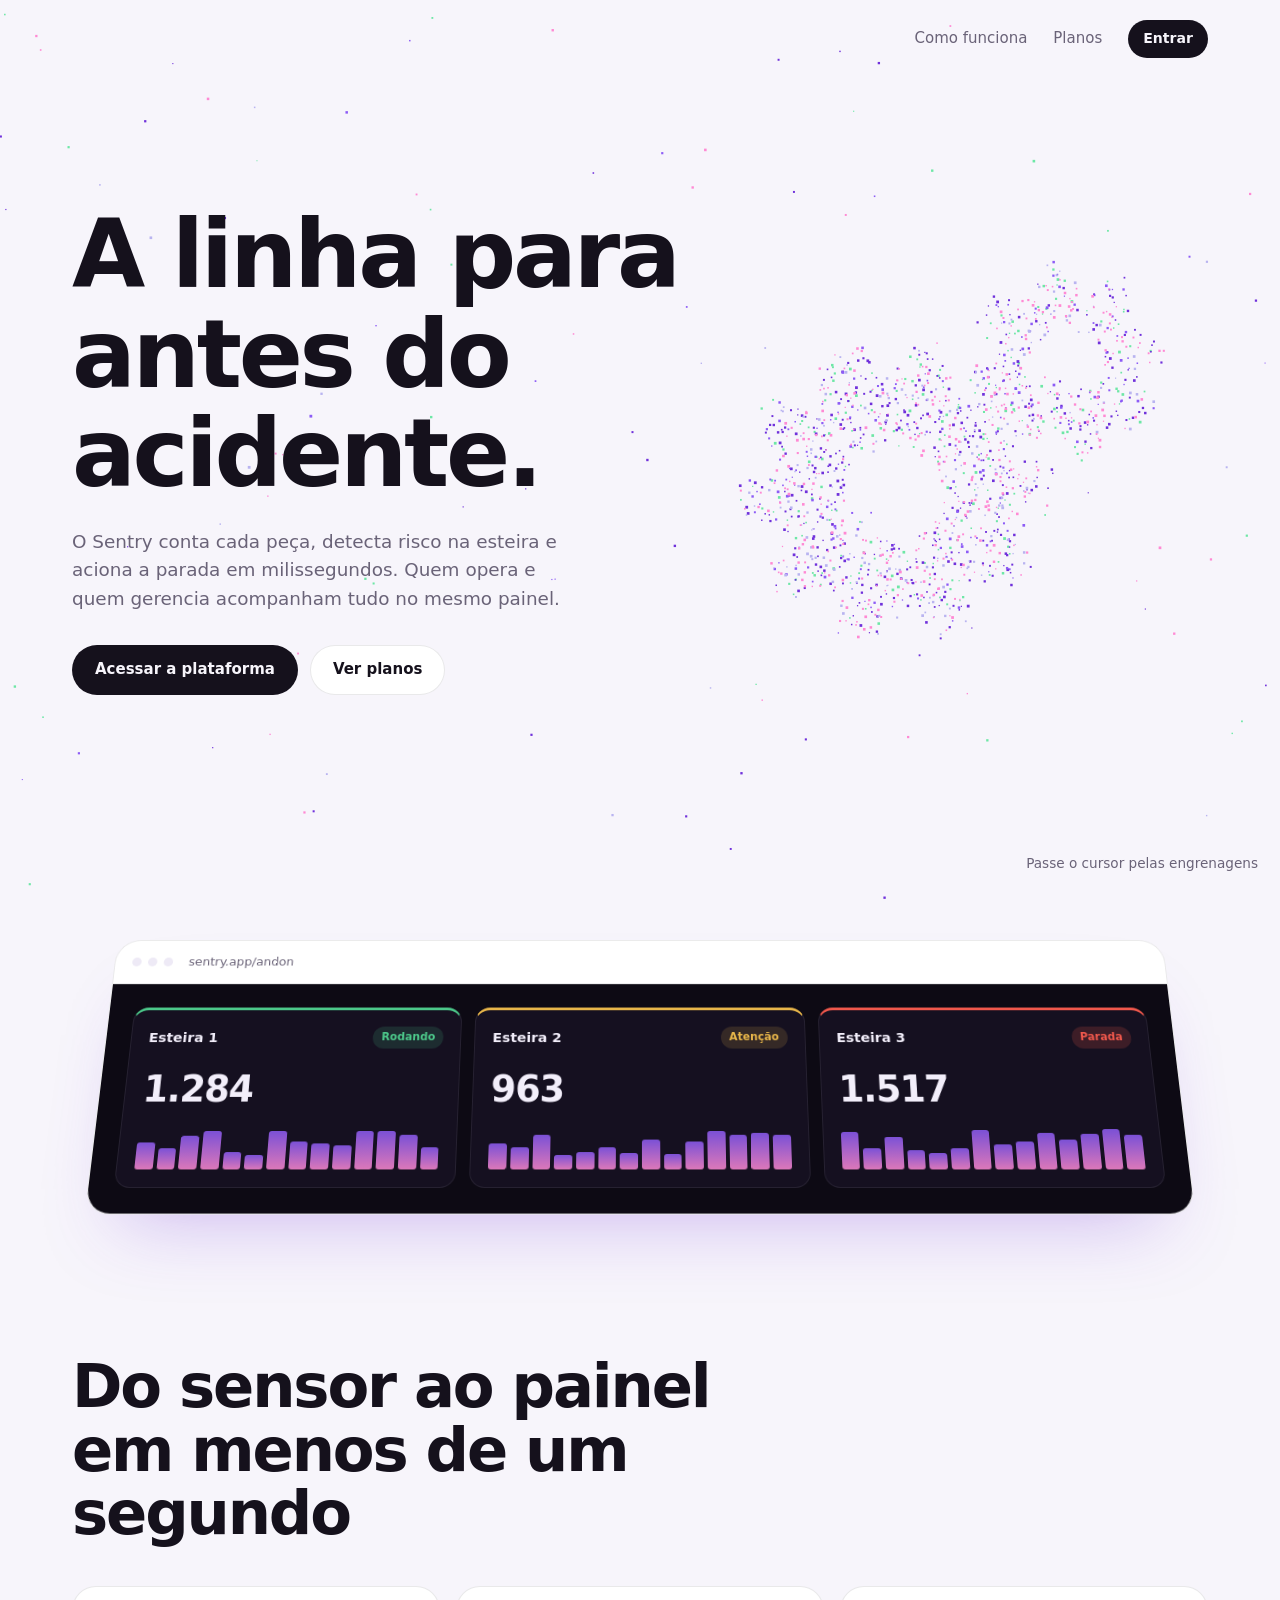
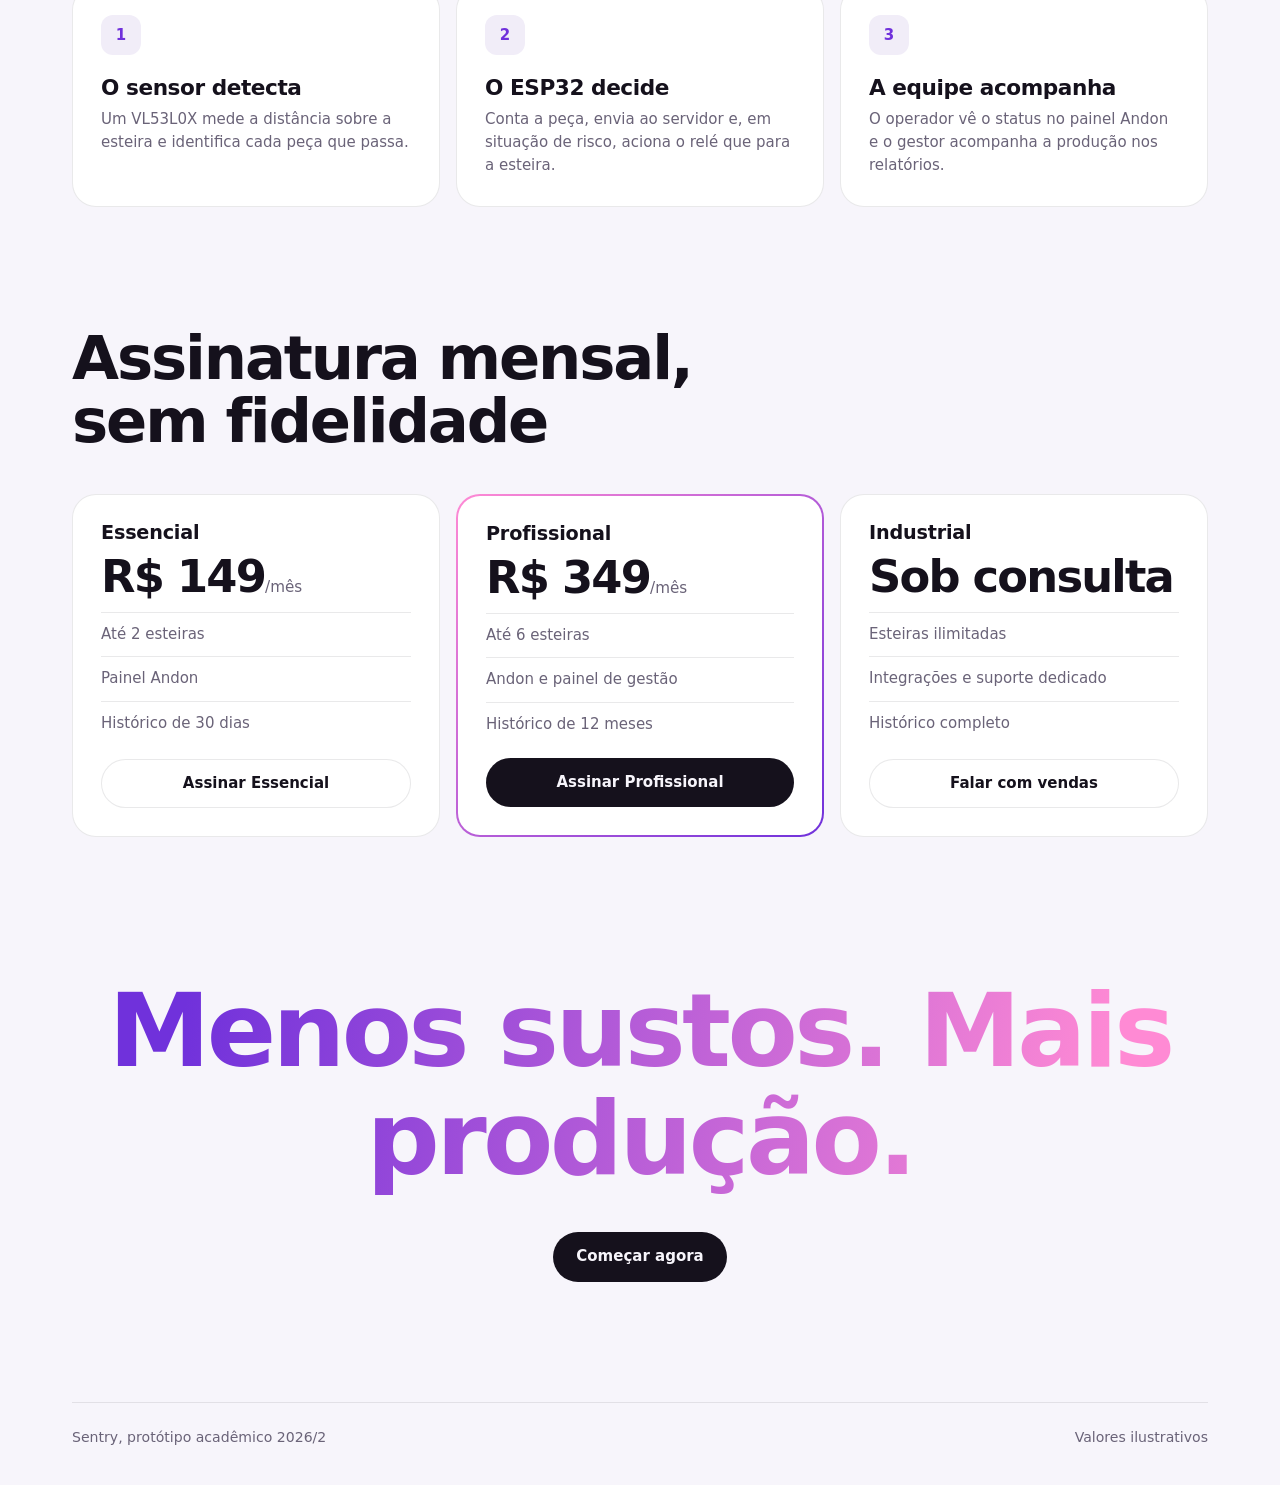
==== commit 578d4de6: "Add index.html: estrutura visual do Painel Andon e BI" ====
--- a/src/client/index.html
+++ b/src/client/index.html
@@ -192,4 +192,5 @@
 
 <script src="app.js"></script>
 </body>
+  
 </html>
--- a/src/client/style.css
+++ b/src/client/style.css
@@ -0,0 +1,227 @@
+:root{
+  --paper:#F7F5FB; --paper-2:#EEEAF6; --card:#FFFFFF; --raise:#F1EDF8;
+  --ink:#15111C; --ink-soft:#6A6378; --line:rgba(21,17,28,.09);
+  --gold:#7031DB; --gold-deep:#5A21BD; --on-gold:#FFFFFF;
+  --pink:#FF8AD4; --mint:#6EE7A6; --lav:#C9CCE3;
+  --ok:#22A267; --warn:#D79A12; --stop:#E0453A;
+  --logo-tile:#7031DB; --logo-a:#F4F0FF; --logo-b:#FF8AD4;
+  --font:"Geist", "Inter", system-ui, -apple-system, "Segoe UI", Roboto, sans-serif;
+  --round:var(--font); --sans:var(--font); --serif:var(--font);
+  box-sizing:border-box;
+  padding-top:env(safe-area-inset-top,0px);
+  padding-bottom:env(safe-area-inset-bottom,0px);
+}
+@media (prefers-color-scheme: dark){
+  :root:not([data-theme="light"]){
+    --paper:#0D0A14; --paper-2:#15101F; --card:#151020; --raise:#211933;
+    --ink:#F2EEFA; --ink-soft:#9A92AD; --line:rgba(242,238,250,.09);
+    --gold:#8D5CF6; --gold-deep:#A47CFF; --on-gold:#FFFFFF;
+    --ok:#4CC88A; --warn:#E8B64A; --stop:#F0584C;
+  }
+}
+:root[data-theme="dark"]{
+  --paper:#0D0A14; --paper-2:#15101F; --card:#151020; --raise:#211933;
+  --ink:#F2EEFA; --ink-soft:#9A92AD; --line:rgba(242,238,250,.09);
+  --gold:#8D5CF6; --gold-deep:#A47CFF; --on-gold:#FFFFFF;
+  --ok:#4CC88A; --warn:#E8B64A; --stop:#F0584C;
+}
+
+[data-zone="dark"]{
+  --paper:#0D0A14; --paper-2:#15101F; --card:#151020; --raise:#211933;
+  --ink:#F2EEFA; --ink-soft:#9A92AD; --line:rgba(242,238,250,.08);
+  --gold:#8D5CF6; --gold-deep:#A47CFF; --on-gold:#FFFFFF;
+  --ok:#4CC88A; --warn:#E8B64A; --stop:#F0584C;
+  color:var(--ink);
+}
+[data-zone="light"]{
+  --paper:#F7F5FB; --paper-2:#EEEAF6; --card:#FFFFFF; --raise:#F1EDF8;
+  --ink:#15111C; --ink-soft:#6A6378; --line:rgba(21,17,28,.09);
+  --gold:#7031DB; --gold-deep:#5A21BD; --on-gold:#FFFFFF;
+  --ok:#1F9A60; --warn:#B7800A; --stop:#DC3F34;
+  color:var(--ink);
+}
+section[data-zone]{background:var(--paper);min-height:100vh}
+body:has(#operador.active[data-zone="dark"]),body:has(#gestor.active[data-zone="dark"]){background:#0D0A14}
+.theme-btn{display:inline-flex;align-items:center;gap:6px}
+.theme-btn svg{width:16px;height:16px}
+@media (max-width:480px){.theme-btn .tl{display:none}}
+
+*,*::before,*::after{box-sizing:inherit}
+html{scroll-padding-top:env(safe-area-inset-top,0px);scroll-behavior:smooth}
+body{margin:0;background:var(--paper);color:var(--ink);font-family:var(--font);font-size:15px;line-height:1.55;-webkit-font-smoothing:antialiased}
+img,svg{max-width:100%}
+button,input,select{font:inherit;color:inherit}
+:focus-visible{outline:2px solid var(--gold);outline-offset:3px;border-radius:8px}
+.view{display:none}
+.view.active{display:block}
+.wrap{max-width:1180px;margin:0 auto;padding:0 22px}
+h1,h2,h3{font-family:var(--font);font-weight:600;line-height:1.05;margin:0;letter-spacing:-.035em}
+.muted{color:var(--ink-soft)}
+
+.logo{display:flex;align-items:center;gap:10px;text-decoration:none;color:var(--ink);background:none;border:0;padding:0;cursor:pointer}
+.logo{gap:6px}
+.logo span{font-family:var(--font);font-weight:600;font-size:1.45rem;letter-spacing:-.035em;line-height:1}
+.btn{display:inline-flex;align-items:center;justify-content:center;gap:8px;border-radius:999px;padding:12px 22px;font-weight:600;border:1px solid transparent;cursor:pointer;text-decoration:none;transition:background .15s,border-color .15s,transform .15s}
+.btn:active{transform:scale(.97)}
+.btn-gold{background:var(--ink);color:var(--paper)}
+.btn-gold:hover{background:var(--gold)}
+.btn-line{border-color:var(--line);color:var(--ink);background:var(--card)}
+.btn-line:hover{border-color:var(--ink-soft)}
+.btn-stop{background:var(--stop);color:#fff}
+.btn-sm{padding:7px 14px;font-size:.88rem}
+.g{transform-box:fill-box;transform-origin:center}
+.logo:hover .g1{animation:spin 4s linear infinite}
+.logo:hover .g2{animation:spin 3.2s linear infinite reverse}
+@keyframes spin{to{transform:rotate(360deg)}}
+
+.site-head{position:absolute;left:0;right:0;top:env(safe-area-inset-top,0px);z-index:3}
+.site-head .wrap{display:flex;align-items:center;justify-content:space-between;padding-top:20px;padding-bottom:20px}
+.site-head nav{margin-left:auto;display:flex;gap:26px;align-items:center}
+.site-head nav a{color:var(--ink-soft);text-decoration:none;font-weight:500}
+.site-head nav a:hover{color:var(--ink)}
+@media (max-width:640px){.site-head nav a.hide-m{display:none}}
+
+.hero{position:relative;min-height:max(620px,100svh);overflow:hidden;display:flex;align-items:center}
+#field{position:absolute;inset:0;width:100%;height:100%;touch-action:pan-y}
+.hero-inner{position:relative;z-index:2;width:100%;pointer-events:none}
+.hero-inner > *{pointer-events:auto}
+.hero h1{font-size:clamp(2.8rem,7.4vw,6.2rem);max-width:10.5ch;font-weight:600}
+.hero .lede{max-width:44ch;font-size:1.15rem;color:var(--ink-soft);margin:24px 0 32px}
+.hero .ctas{display:flex;gap:12px;flex-wrap:wrap}
+.hint{position:absolute;bottom:26px;right:22px;z-index:2;font-size:.85rem;color:var(--ink-soft);margin:0}
+@media (max-width:760px){
+  .hero{align-items:flex-start;padding-top:110px;min-height:max(880px,100svh)}
+  .hint{left:22px;right:auto}
+}
+
+.preview{padding-top:40px}
+.frame{background:var(--card);border:1px solid var(--line);border-radius:26px;overflow:hidden;box-shadow:0 40px 80px -40px rgba(112,49,219,.35);transform:perspective(1400px) rotateX(18deg) scale(.92);transform-origin:50% 0;will-change:transform}
+.frame-bar{display:flex;align-items:center;gap:7px;padding:14px 18px;border-bottom:1px solid var(--line);font-size:.82rem;color:var(--ink-soft)}
+.frame-bar i{width:10px;height:10px;border-radius:50%;background:var(--paper-2)}
+.frame-bar span{margin-left:10px}
+.mini{background:#0D0A14;color:#F2EEFA;padding:26px;display:grid;grid-template-columns:repeat(3,1fr);gap:14px}
+.mini-card{background:#151020;border:1px solid rgba(242,238,250,.08);border-radius:16px;padding:18px;border-top:3px solid #4CC88A}
+.mini-card.warn{border-top-color:#E8B64A}.mini-card.stop{border-top-color:#F0584C}
+.mc-top{display:flex;justify-content:space-between;align-items:center;font-weight:600;font-size:.92rem}
+.pill{font-size:.72rem;font-weight:700;padding:3px 9px;border-radius:999px;background:rgba(76,200,138,.15);color:#4CC88A}
+.warn .pill{background:rgba(232,182,74,.15);color:#E8B64A}.stop .pill{background:rgba(240,88,76,.18);color:#F0584C}
+.mc-num{font-size:2.4rem;font-weight:600;letter-spacing:-.03em;margin:14px 0 12px;font-variant-numeric:tabular-nums}
+.spark{display:flex;align-items:flex-end;gap:4px;height:42px}
+.spark i{flex:1;border-radius:3px;background:linear-gradient(#8D5CF6,#FF8AD4);opacity:.85}
+@media (max-width:760px){.mini{grid-template-columns:1fr;padding:16px}.mini-card:nth-child(n+2) .spark{display:none}}
+
+.section{padding-top:120px}
+.section h2{font-size:clamp(2.2rem,5vw,3.8rem);max-width:16ch;margin-bottom:40px}
+.steps{display:grid;grid-template-columns:repeat(3,1fr);gap:16px}
+.step{background:var(--card);border:1px solid var(--line);border-radius:24px;padding:28px}
+.step .n{width:40px;height:40px;border-radius:12px;display:grid;place-items:center;background:var(--raise);color:var(--gold);font-weight:700}
+.step h3{font-size:1.35rem;margin:22px 0 8px;letter-spacing:-.02em}
+.step p{margin:0;color:var(--ink-soft)}
+@media (max-width:760px){.steps{grid-template-columns:1fr}}
+
+.plans{display:grid;grid-template-columns:repeat(3,1fr);gap:16px}
+.plan{border:1px solid var(--line);border-radius:24px;padding:28px;display:flex;flex-direction:column;gap:12px;background:var(--card)}
+.plan.featured{border:2px solid transparent;background:linear-gradient(var(--card),var(--card)) padding-box,linear-gradient(135deg,var(--pink),var(--gold)) border-box}
+.plan h3{font-size:1.2rem;letter-spacing:-.01em}
+.price{font-size:2.8rem;font-weight:600;letter-spacing:-.04em;line-height:1}
+.price small{font-size:.95rem;font-weight:500;color:var(--ink-soft);letter-spacing:0}
+.plan ul{list-style:none;margin:0;padding:0;flex:1;color:var(--ink-soft)}
+.plan li{padding:10px 0;border-top:1px solid var(--line)}
+@media (max-width:860px){.plans{grid-template-columns:1fr}}
+
+.closing{padding-top:140px;text-align:center}
+.closing h2{font-size:clamp(2.6rem,8vw,7rem);max-width:none;margin:0 auto 32px;background:linear-gradient(100deg,var(--gold) 10%,var(--pink) 90%);-webkit-background-clip:text;background-clip:text;color:transparent;padding-bottom:.08em}
+.site-foot{margin-top:120px;padding-top:24px;padding-bottom:36px;border-top:1px solid var(--line);display:flex;justify-content:space-between;flex-wrap:wrap;gap:10px;font-size:.88rem;color:var(--ink-soft)}
+
+.login-shell{position:relative;min-height:100vh;display:grid;place-items:center;padding:32px 20px;overflow:hidden}
+.blob{position:absolute;border-radius:50%;filter:blur(70px);opacity:.55}
+.b1{width:420px;height:420px;background:var(--pink);top:-120px;left:-80px}
+.b2{width:460px;height:460px;background:var(--gold);bottom:-160px;right:-100px;opacity:.4}
+.login-form{position:relative;width:100%;max-width:410px}
+.login-form form{background:color-mix(in srgb,var(--card) 82%,transparent);backdrop-filter:blur(18px);border:1px solid var(--line);border-radius:26px;padding:32px}
+.login-form .logo{margin-bottom:24px}
+.login-form h2{font-size:2rem;margin-bottom:6px}
+.field{display:block;margin:16px 0}
+.field span{display:block;font-weight:500;font-size:.88rem;margin-bottom:6px;color:var(--ink-soft)}
+.field input,.field select,.sel{width:100%;padding:12px 14px;border-radius:12px;border:1px solid var(--line);background:var(--paper)}
+.err{color:var(--stop);font-size:.9rem;min-height:1.4em;margin:2px 0 10px}
+.demo{margin-top:22px;padding-top:16px;border-top:1px solid var(--line);font-size:.88rem}
+.demo-btns{display:flex;gap:8px;margin-top:10px;flex-wrap:wrap}
+.back{background:none;border:0;color:var(--ink-soft);cursor:pointer;padding:0;margin-bottom:20px;font-weight:500}
+
+.app-head{position:sticky;top:env(safe-area-inset-top,0px);z-index:5;background:color-mix(in srgb,var(--paper) 88%,transparent);backdrop-filter:blur(10px);border-bottom:1px solid var(--line)}
+.app-head .wrap{display:flex;align-items:center;justify-content:space-between;gap:14px;padding-top:12px;padding-bottom:12px}
+.who{margin-left:auto;display:flex;align-items:center;gap:12px;font-size:.9rem}
+.badge{background:var(--raise);color:var(--gold-deep);border-radius:999px;padding:4px 12px;font-weight:600;font-size:.8rem}
+.app-title{padding:30px 0 22px;display:flex;justify-content:space-between;align-items:flex-end;gap:16px;flex-wrap:wrap}
+.app-title h1{font-size:clamp(1.9rem,4.4vw,2.8rem)}
+.clock{font-variant-numeric:tabular-nums;color:var(--ink-soft);font-size:.9rem}
+@media (max-width:560px){.who .name{display:none}}
+
+.andon{display:grid;grid-template-columns:repeat(3,1fr);gap:16px}
+@media (max-width:900px){.andon{grid-template-columns:1fr}}
+.belt-card{background:var(--card);border:1px solid var(--line);border-radius:22px;overflow:hidden;display:flex;flex-direction:column;border-top:3px solid var(--ok)}
+.s-warn{border-top-color:var(--warn)}
+.s-stop{border-top-color:var(--stop);box-shadow:0 0 0 1px color-mix(in srgb,var(--stop) 40%,transparent),0 20px 60px -30px var(--stop)}
+.status-bar{padding:18px 20px 0;display:flex;justify-content:space-between;align-items:center;font-weight:600}
+.status-bar .pulse{font-size:.76rem;padding:4px 10px;border-radius:999px;background:color-mix(in srgb,var(--ok) 15%,transparent);color:var(--ok)}
+.s-warn .status-bar .pulse{background:color-mix(in srgb,var(--warn) 15%,transparent);color:var(--warn)}
+.s-stop .status-bar .pulse{background:color-mix(in srgb,var(--stop) 18%,transparent);color:var(--stop);animation:blink 1.2s steps(2) infinite}
+@keyframes blink{50%{opacity:.35}}
+.belt-body{padding:14px 20px 20px;flex:1;display:flex;flex-direction:column;gap:14px}
+.belt-body .big{font-size:3.2rem;font-weight:600;letter-spacing:-.04em;line-height:1;font-variant-numeric:tabular-nums}
+.belt-body .sub{font-size:.88rem;color:var(--ink-soft)}
+.equip{list-style:none;margin:0;padding:0;font-size:.9rem}
+.equip li{display:flex;justify-content:space-between;padding:8px 0;border-top:1px solid var(--line)}
+.dot{display:inline-block;width:8px;height:8px;border-radius:50%;margin-right:8px}
+.d-ok{background:var(--ok)} .d-warn{background:var(--warn)} .d-stop{background:var(--stop)}
+.belt-body .btn{width:100%;padding:13px}
+.belt-note{font-size:.88rem;color:var(--stop);font-weight:600}
+.op-lower{display:grid;grid-template-columns:1fr 1fr;gap:16px;margin:16px 0 20px}
+@media (max-width:900px){.op-lower{grid-template-columns:1fr}}
+.panel{background:var(--card);border:1px solid var(--line);border-radius:22px;padding:22px}
+.panel h2{font-size:1.3rem;margin-bottom:12px;letter-spacing:-.02em}
+.task{display:flex;align-items:center;gap:12px;padding:12px 0;border-top:1px solid var(--line)}
+.task input{width:18px;height:18px;accent-color:var(--gold)}
+.task label{flex:1}
+.task.done label{text-decoration:line-through;color:var(--ink-soft)}
+.feed{list-style:none;margin:0;padding:0;max-height:300px;overflow:auto}
+.feed li{display:flex;gap:10px;align-items:baseline;padding:10px 0;border-top:1px solid var(--line);font-size:.9rem}
+.feed b{font-weight:500}
+.tag{display:inline-block;font-size:.72rem;font-weight:700;border-radius:999px;padding:2px 9px;white-space:nowrap}
+.t-err{background:color-mix(in srgb,var(--stop) 18%,transparent);color:var(--stop)}
+.t-warn{background:color-mix(in srgb,var(--warn) 18%,transparent);color:var(--warn)}
+.t-info{background:var(--raise);color:var(--ink-soft)}
+.t-sys{background:color-mix(in srgb,var(--pink) 18%,transparent);color:var(--pink)}
+.t-man{background:var(--raise);color:var(--ink)}
+.api-note{font-size:.85rem;color:var(--ink-soft);margin:0;padding-bottom:48px}
+code{background:var(--raise);padding:1px 6px;border-radius:6px;font-size:.85em}
+
+.filters{display:flex;gap:10px;flex-wrap:wrap;align-items:center;margin-bottom:18px}
+.seg{display:inline-flex;background:var(--card);border:1px solid var(--line);border-radius:999px;padding:3px}
+.seg button{border:0;background:transparent;padding:7px 15px;border-radius:999px;cursor:pointer;font-weight:500;color:var(--ink-soft)}
+.seg button[aria-pressed="true"]{background:var(--gold);color:#fff}
+.filters .sel{width:auto;min-width:170px;padding:9px 14px;background:var(--card);border-radius:999px}
+.kpis{display:grid;grid-template-columns:repeat(4,1fr);gap:16px;margin-bottom:16px}
+.kpi{background:var(--card);border:1px solid var(--line);border-radius:22px;padding:22px}
+.kpi .v{font-size:clamp(1.9rem,3.6vw,2.6rem);font-weight:600;letter-spacing:-.04em;line-height:1;font-variant-numeric:tabular-nums}
+.kpi .l{font-size:.88rem;color:var(--ink-soft);margin-top:8px}
+@media (max-width:760px){.kpis{grid-template-columns:1fr 1fr}}
+.charts{display:grid;grid-template-columns:1.6fr 1fr;gap:16px}
+@media (max-width:900px){.charts{grid-template-columns:1fr}}
+.chart svg{width:100%;height:auto;display:block}
+.table-wrap{overflow-x:auto;margin:8px 0 0}
+table{width:100%;border-collapse:collapse;font-size:.9rem;min-width:760px}
+th{text-align:left;font-weight:500;color:var(--ink-soft);padding:10px 12px;border-bottom:1px solid var(--line)}
+td{padding:11px 12px;border-bottom:1px solid var(--line)}
+tr:last-child td{border-bottom:0}
+.empty{padding:28px;text-align:center;color:var(--ink-soft)}
+
+.modal{position:fixed;inset:0;background:rgba(6,4,10,.7);display:none;align-items:center;justify-content:center;padding:20px;z-index:20}
+.modal.open{display:flex}
+.modal-card{background:var(--card);border:1px solid var(--line);border-radius:24px;padding:26px;width:100%;max-width:420px}
+.modal-card h2{font-size:1.7rem;margin-bottom:6px}
+.modal-actions{display:flex;gap:10px;justify-content:flex-end;margin-top:20px;flex-wrap:wrap}
+.toast{position:fixed;left:50%;bottom:calc(20px + env(safe-area-inset-bottom,0px));transform:translateX(-50%) translateY(20px);background:#15111C;color:#F2EEFA;padding:11px 20px;border-radius:999px;font-weight:500;opacity:0;transition:.25s;pointer-events:none;z-index:30}
+.toast.show{opacity:1;transform:translateX(-50%) translateY(0)}
+@media (prefers-reduced-motion: reduce){*{animation:none!important;transition:none!important}.frame{transform:none!important}}
